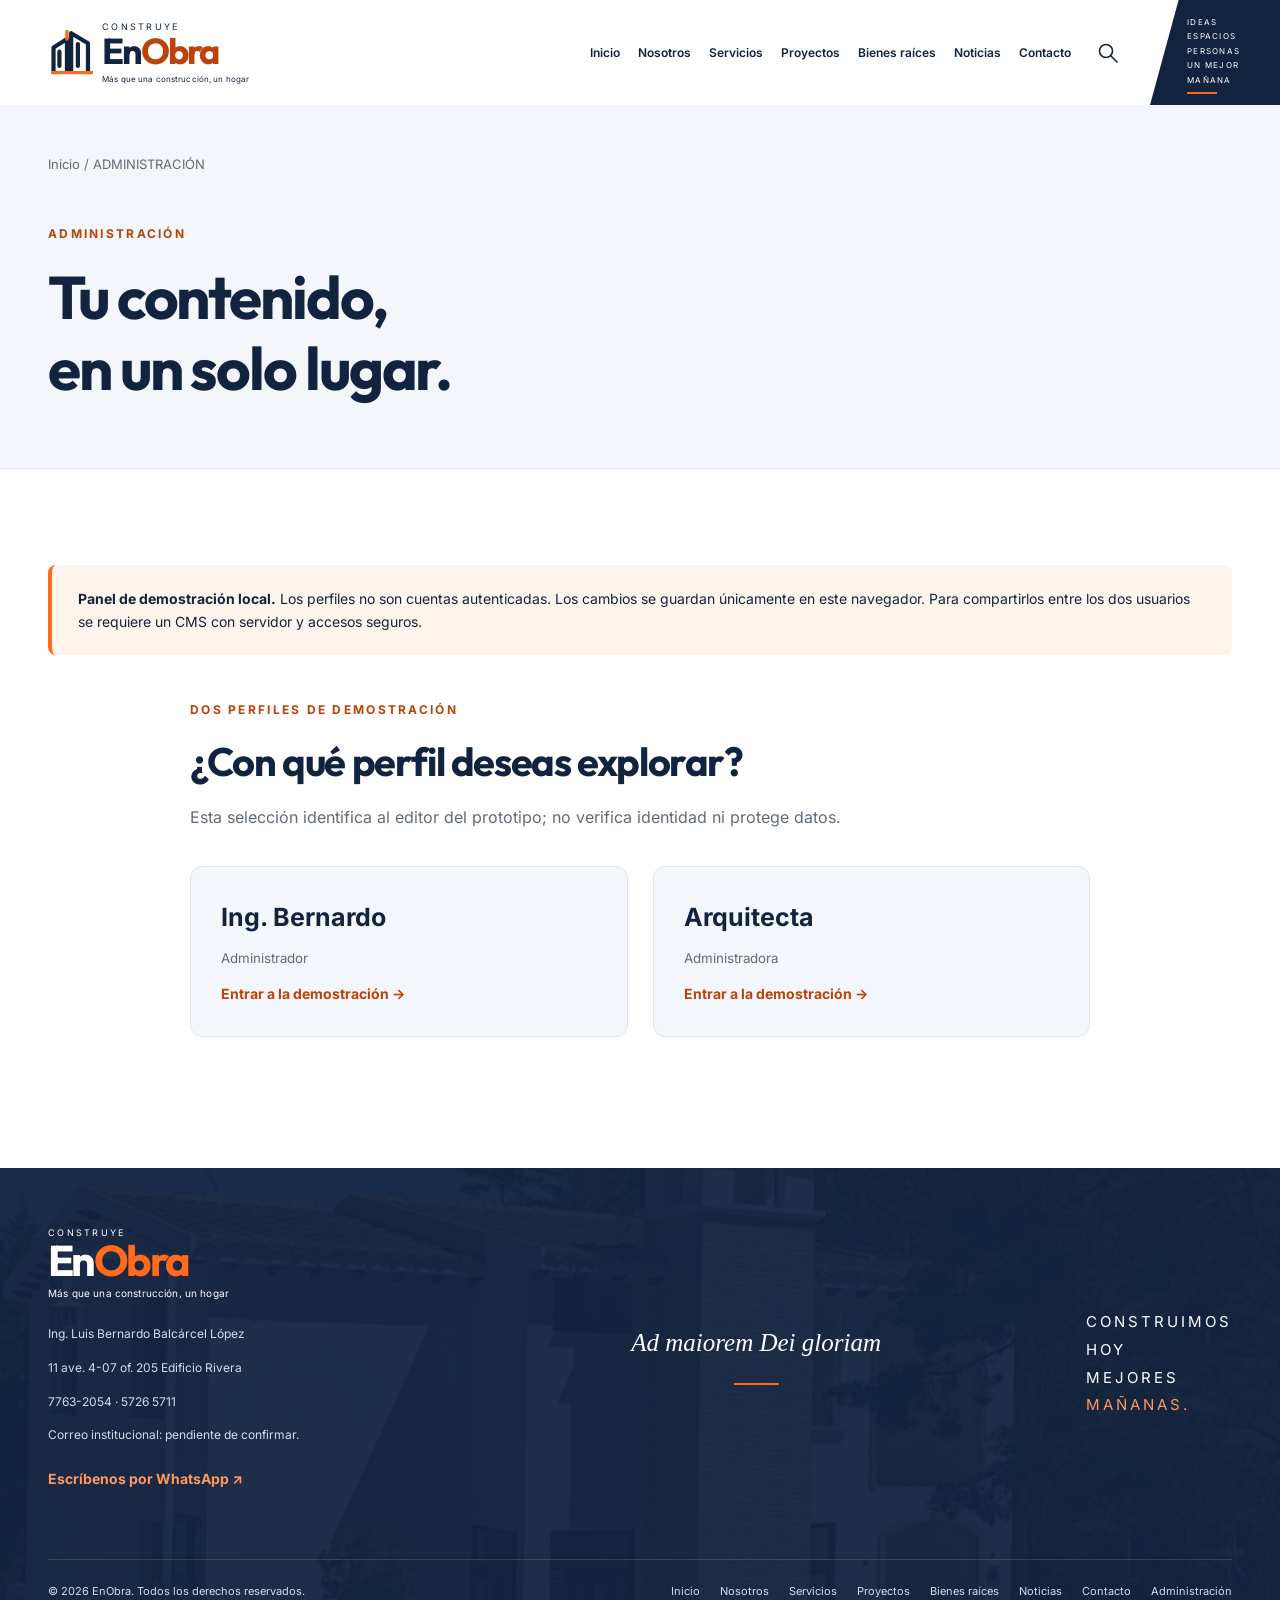
==== admin.html @ 4fc3b09e "MockUp Version 1" ====
<!DOCTYPE html><html lang="es"><head><meta charset="utf-8"><meta name="viewport" content="width=device-width,initial-scale=1"><title>Administración | EnObra</title><meta name="description" content="Administración. EnObra: diseño, construcción y bienes raíces en Quetzaltenango y la región sur occidental de Guatemala."><meta property="og:title" content="Administración | EnObra"><meta property="og:type" content="website"><meta property="og:locale" content="es_GT"><meta property="og:image" content="assets/apartamento.jpg"><link rel="icon" href="assets/favicon.svg" type="image/svg+xml"><link rel="stylesheet" href="styles.css"><script src="data.js" defer></script><script src="store.js" defer></script><script src="main.js" defer></script><script src="admin.js" defer></script></head><body data-page="admin"><a class="skip" href="#main">Saltar al contenido</a><header id="header"><div class="header-inner"><a href="index.html" class="brand" aria-label="EnObra, inicio"><svg class="brand-icon" viewBox="0 0 50 54" aria-hidden="true"><path d="M3 49V21L19 11v38M24 49V4l20 12v33M10 26v17M32 17v26" fill="none" stroke="currentColor" stroke-width="5"/><path d="M0 51h50M19 11V2" stroke="#FF6A1F" stroke-width="4"/></svg><span><small>CONSTRUYE</small><strong>En<span>Obra</span></strong><em>Más que una construcción, un hogar</em></span></a><nav id="navigation" aria-label="Navegación principal"><a href="index.html">Inicio</a><a href="nosotros.html">Nosotros</a><a href="servicios.html">Servicios</a><a href="proyectos.html">Proyectos</a><a href="bienes-raices.html">Bienes raíces</a><a href="noticias.html">Noticias</a><a href="contacto.html">Contacto</a></nav><button class="icon-button" id="search-open" aria-label="Abrir buscador"><svg viewBox="0 0 24 24" aria-hidden="true"><circle cx="10" cy="10" r="6.5"/><path d="m15 15 6 6"/></svg></button><button class="icon-button menu-toggle" id="menu-toggle" aria-controls="navigation" aria-expanded="false" aria-label="Abrir menú"><span></span><span></span><span></span></button></div><div class="header-manifesto" aria-hidden="true">IDEAS<br>ESPACIOS<br>PERSONAS<br>UN MEJOR MAÑANA<i></i></div></header><main id="main"><section class="page-intro"><div class="container"><a href="index.html" class="breadcrumb">Inicio / ADMINISTRACIÓN</a><p class="eyebrow">ADMINISTRACIÓN</p><h1>Tu contenido,<br>en un solo lugar.</h1></div></section><section class="section container"><div class="admin-notice"><strong>Panel de demostración local.</strong> Los perfiles no son cuentas autenticadas. Los cambios se guardan únicamente en este navegador. Para compartirlos entre los dos usuarios se requiere un CMS con servidor y accesos seguros.</div><div id="admin-app"></div></section></main><footer><div class="container footer-top"><div><a href="index.html" class="brand footer-brand"><span><small>CONSTRUYE</small><strong>En<span>Obra</span></strong><em>Más que una construcción, un hogar</em></span></a><div class="contact-info"></div></div><div class="footer-motto">Ad maiorem Dei gloriam<i></i></div><div class="footer-manifesto">CONSTRUIMOS<br>HOY<br>MEJORES<br><span>MAÑANAS.</span></div></div><div class="container footer-bottom"><p>© <span id="year"></span> EnObra. Todos los derechos reservados.</p><nav aria-label="Navegación del pie"><a href="index.html">Inicio</a><a href="nosotros.html">Nosotros</a><a href="servicios.html">Servicios</a><a href="proyectos.html">Proyectos</a><a href="bienes-raices.html">Bienes raíces</a><a href="noticias.html">Noticias</a><a href="contacto.html">Contacto</a><a href="admin.html">Administración</a></nav></div></footer><button id="back-top" class="icon-button" aria-label="Volver arriba" hidden>↑</button><div id="toast" role="status" aria-live="polite"></div><dialog id="modal" aria-modal="true" aria-labelledby="modal-title"><button id="modal-close" class="icon-button modal-close" aria-label="Cerrar ventana">×</button><div id="modal-content"></div></dialog><noscript><p class="noscript">Activa JavaScript para consultar el contenido interactivo. Teléfono: 7763-2054.</p></noscript></body></html>
---- styles.css ----
@font-face {
  font-family: 'Inter';
  font-style: normal;
  font-weight: 400;
  font-display: swap;
  src: url(assets/inter-400.ttf) format('truetype');
}
@font-face {
  font-family: 'Inter';
  font-style: normal;
  font-weight: 500;
  font-display: swap;
  src: url(assets/inter-500.ttf) format('truetype');
}
@font-face {
  font-family: 'Inter';
  font-style: normal;
  font-weight: 600;
  font-display: swap;
  src: url(assets/inter-600.ttf) format('truetype');
}
@font-face {
  font-family: 'Inter';
  font-style: normal;
  font-weight: 700;
  font-display: swap;
  src: url(assets/inter-700.ttf) format('truetype');
}
@font-face {
  font-family: 'Outfit';
  font-style: normal;
  font-weight: 400;
  font-display: swap;
  src: url(assets/outfit-400.ttf) format('truetype');
}
@font-face {
  font-family: 'Outfit';
  font-style: normal;
  font-weight: 500;
  font-display: swap;
  src: url(assets/outfit-500.ttf) format('truetype');
}
@font-face {
  font-family: 'Outfit';
  font-style: normal;
  font-weight: 600;
  font-display: swap;
  src: url(assets/outfit-600.ttf) format('truetype');
}
@font-face {
  font-family: 'Outfit';
  font-style: normal;
  font-weight: 700;
  font-display: swap;
  src: url(assets/outfit-700.ttf) format('truetype');
}
/* EnObra · tokens, estructura, componentes y adaptación. */
:root{--navy:#12233f;--blue:#304e7d;--orange:#ff6a1f;--orange-text:#b94308;--white:#fff;--light:#f3f6fa;--gray:#6b7280;--text-secondary:#626b79;--gray-light:#a3a3a3;--line:#dfe5ec;--radius:12px;--shadow:0 8px 30px #12233f09;--heading:'Outfit','Arial',sans-serif;--body:'Inter','Arial',sans-serif;--ease:cubic-bezier(.2,.7,.2,1)}
*{box-sizing:border-box}html{scroll-behavior:smooth;scroll-padding-top:105px}body{margin:0;color:var(--navy);font-family:var(--body);line-height:1.65;font-size:16px}body.modal-open{overflow:hidden}button,input,select,textarea{font:inherit}button,a,input,select,textarea{-webkit-tap-highlight-color:transparent}button{cursor:pointer}a{color:inherit;text-decoration:none}button{color:inherit}button:disabled{cursor:wait;opacity:.7}img{display:block;width:100%;height:auto;object-fit:cover;background:var(--light)}svg{width:24px;height:24px;stroke:currentColor;fill:none;stroke-width:1.6;stroke-linecap:round;stroke-linejoin:round;flex-shrink:0}h1,h2,h3{font-family:var(--heading);line-height:1.17;letter-spacing:-.035em;margin:0;font-weight:700}h2{font-size:clamp(30px,3.1vw,44px)}h3{font-size:22px}p{margin:0 0 20px}button:focus-visible,a:focus-visible,input:focus-visible,select:focus-visible,textarea:focus-visible,summary:focus-visible{outline:3px solid var(--blue);outline-offset:4px}.hero :focus-visible,footer :focus-visible,.cta :focus-visible{outline-color:var(--white)}[hidden]{display:none!important}.container{width:min(1240px,calc(100% - 96px));margin-inline:auto}.section{padding-block:96px}.tinted{background:var(--light)}.eyebrow{font-size:12px;font-weight:700;letter-spacing:.19em;color:var(--orange-text);margin-bottom:18px}.accent-line{height:3px;width:54px;background:var(--orange);margin:24px 0}.small{font-size:13px}.muted{color:var(--text-secondary)}.text-link{display:inline-flex;align-items:center;gap:14px;color:var(--orange-text);font-size:14px;font-weight:700;background:none;border:0;padding:8px 0}.text-link span,.button span{transition:transform .25s}.text-link:hover span,.button:hover span{transform:translateX(4px)}.button{display:inline-flex;justify-content:center;align-items:center;gap:24px;min-height:50px;padding:13px 23px;border:1px solid transparent;border-radius:5px;font-size:14px;font-weight:700;transition:background .25s,transform .25s}.primary{background:var(--orange);color:var(--navy)}.primary:hover{background:#ff8a50;transform:translateY(-2px)}.outline{border-color:#ffffff90;background:transparent;color:var(--white)}.outline:hover{background:#ffffff18}.icon-button{display:inline-flex;align-items:center;justify-content:center;min-width:44px;height:44px;border:0;background:transparent;border-radius:7px}.icon-button:hover{background:#12233f0b}.skip{position:fixed;top:-100px;left:15px;background:white;z-index:200;padding:12px}.skip:focus{top:12px}
/* Fixed header and brand */
header{position:fixed;inset:0 0 auto;background:white;z-index:30;transition:box-shadow .3s}header.scrolled{box-shadow:0 3px 22px #12233f14}.header-inner{height:105px;padding:0 180px 0 4%;display:flex;align-items:center;gap:22px;transition:height .3s}.scrolled .header-inner{height:85px}.brand{display:flex;gap:9px;align-items:center;flex-shrink:0;line-height:1}.brand-icon{width:42px;height:51px}.brand small{display:block;letter-spacing:.25em;font-size:9px;font-style:normal;margin-bottom:2px}.brand strong{font-family:var(--heading);font-size:36px;letter-spacing:-.06em;display:block}.brand strong span{color:var(--orange-text)}.brand em{font-style:normal;font-size:8px;display:block;letter-spacing:.015em;margin-top:6px}.header-inner nav{display:flex;margin-left:auto;gap:25px;align-items:center}.header-inner nav a{position:relative;font-size:13px;font-weight:600;white-space:nowrap;padding:13px 0}.header-inner nav a:after{content:'';position:absolute;bottom:2px;left:0;width:0;height:2px;background:var(--orange);transition:width .3s}.header-inner nav a.active:after,.header-inner nav a:hover:after{width:100%}.header-manifesto{position:absolute;right:0;top:0;bottom:0;width:160px;padding:15px 12px 8px 45px;background:var(--navy);clip-path:polygon(22% 0,100% 0,100% 100%,0 100%);color:white;font-size:8px;letter-spacing:.16em;line-height:1.8}.header-manifesto i{display:block;width:30px;height:2px;background:var(--orange);margin-top:5px}.menu-toggle{display:none}
/* Hero */
.hero{margin-top:105px;min-height:690px;position:relative;color:white;overflow:hidden}.hero>img,.hero-overlay{position:absolute;inset:0;height:100%}.hero>img{object-position:center 60%}.hero-overlay{background:linear-gradient(90deg,#101e35ed 0%,#10233ed1 32%,#12233f40 75%,#12233f15),linear-gradient(0deg,#12233f99,transparent 45%)}.hero-content{position:relative;padding-top:90px;padding-bottom:30px}.hero .eyebrow{color:#ff985e;font-size:11px}.hero h1{font-size:clamp(44px,5vw,72px);line-height:1.08;letter-spacing:-.045em;max-width:700px;animation:enter .6s both}.hero h1 span{color:var(--orange)}.hero-description{max-width:460px;font-size:17px;color:#edf0f5;margin-top:25px;animation:enter .6s .1s both}.hero-actions{display:flex;gap:15px;margin-top:30px;animation:enter .6s .2s both}.hero-bottom{display:flex;justify-content:space-between;align-items:center;margin-top:65px}.micro{font-size:10px;letter-spacing:.14em;display:flex;align-items:center;gap:15px}.micro:before{content:'';width:36px;height:2px;background:var(--orange)}.hero-bottom em{font-family:Georgia,serif;font-size:19px;transform:rotate(-5deg);border-bottom:2px solid var(--orange);padding-bottom:6px}
.about{display:grid;grid-template-columns:1.4fr .8fr .65fr;gap:50px;align-items:center}.about>div>p:not(.eyebrow){font-size:14px;color:var(--text-secondary);line-height:1.95}.values{background:var(--light);padding:30px 25px;border-radius:var(--radius)}.values>div{padding:20px 0;border-bottom:1px solid var(--line)}.values>div:last-child{border:0}.values svg{color:var(--orange-text);width:30px;height:30px;margin-bottom:10px}.values h3{font-size:17px;letter-spacing:-.02em}.values p{font-size:13px;margin:5px 0 0;color:var(--text-secondary)}.about-image{margin:0;position:relative}.about-image img{height:355px;border-radius:2px}.about-image figcaption{font-size:9px;letter-spacing:.2em;writing-mode:vertical-rl;position:absolute;right:-25px;top:0}.section-heading{display:flex;justify-content:space-between;gap:60px;align-items:end;margin-bottom:40px}.section-heading>p{max-width:345px;font-size:14px;color:var(--text-secondary);margin-bottom:4px}.section-heading .text-link{flex-shrink:0}.services-grid{display:grid;grid-template-columns:repeat(3,1fr);gap:22px}.service-card{display:grid;grid-template-columns:1.5fr 1fr;min-height:305px;background:white;border-radius:var(--radius);overflow:hidden;box-shadow:var(--shadow);transition:transform .3s}.service-card:hover{transform:translateY(-5px)}.service-copy{padding:26px 19px}.service-copy>svg{color:var(--orange-text);width:32px;height:32px;margin-bottom:17px}.service-copy h3{font-size:21px;margin-bottom:16px}.service-copy p{font-size:13px;color:var(--text-secondary);line-height:1.8}.service-card .image-wrap{overflow:hidden}.service-card img{height:100%;transition:transform .6s}.service-card:hover img{transform:scale(1.05)}.service-copy .text-link{font-size:12px;gap:8px}
/* Property catalog */
.catalog-note{font-size:11px;letter-spacing:.09em;color:var(--blue);padding:12px 0;border-top:1px solid var(--line)}.catalog-note span{letter-spacing:0;color:var(--text-secondary)}.filter-top{display:flex;align-items:center;justify-content:space-between;margin:17px 0}.tabs{display:flex;gap:6px;background:var(--light);padding:5px;border-radius:8px}.tabs button{border:0;background:transparent;padding:10px 25px;border-radius:5px;font-size:14px}.tabs button[aria-pressed=true]{background:var(--navy);color:white}.favorites-check{display:flex;align-items:center;gap:8px;font-size:13px}.favorites-check input{accent-color:var(--navy);width:17px;height:17px}.favorites-check span{background:var(--light);padding:2px 9px;border-radius:20px}.filters{background:var(--light);border-radius:var(--radius);padding:22px}.filters summary{display:none;cursor:pointer;font-weight:600}.filter-grid{display:grid;grid-template-columns:1.5fr repeat(5,1fr);gap:13px}label{display:block;font-size:12px;font-weight:600}input,select,textarea{display:block;width:100%;margin-top:7px;padding:11px 12px;border:1px solid #cdd5df;border-radius:5px;background:white;color:var(--navy);font-size:14px;min-width:0}input::placeholder,textarea::placeholder{color:#6b7280}textarea{resize:vertical;min-height:105px}.filter-actions{display:flex;justify-content:space-between;margin-top:10px}.filter-actions .text-link{font-size:12px}.result-count{font-size:12px;color:var(--text-secondary);margin:22px 0}.properties-grid{display:grid;grid-template-columns:repeat(3,1fr);gap:28px}.property-card{border:1px solid var(--line);border-radius:var(--radius);overflow:hidden;box-shadow:var(--shadow);animation:enter .35s both;transition:transform .3s}.property-card:hover{transform:translateY(-4px)}.property-photo{position:relative;overflow:hidden}.property-photo>img{aspect-ratio:4/3;transition:transform .6s}.property-card:hover .property-photo>img{transform:scale(1.05)}.badge{position:absolute;left:17px;top:17px;background:var(--orange);color:var(--navy);padding:5px 10px;border-radius:3px;font-size:11px;font-weight:700;letter-spacing:.03em}.badge.rental{background:var(--blue);color:white}.favorite{position:absolute;right:15px;top:15px;background:white;border-radius:50%;width:36px;height:36px;min-width:36px}.favorite[aria-pressed=true]{color:var(--orange-text)}.favorite[aria-pressed=true] svg{fill:var(--orange)}.favorite:hover{background:var(--light)}.property-body{padding:23px}.price{font-size:25px;font-weight:700;letter-spacing:-.04em;margin-bottom:10px;line-height:1.3}.price small{font-size:13px;font-weight:400;letter-spacing:0}.property-body h3{font-size:19px;margin-bottom:7px}.location{font-size:12px;color:var(--text-secondary);display:flex;align-items:center;gap:4px;margin-bottom:18px}.location svg{width:14px;height:14px}.features{display:flex;align-items:center;justify-content:space-between;gap:8px;border-top:1px solid var(--line);border-bottom:1px solid var(--line);padding:14px 0;font-size:12px}.features span{display:flex;align-items:center;gap:5px}.features svg{width:18px;height:18px;color:var(--blue)}.property-actions{display:flex;flex-direction:column;gap:9px;margin-top:17px}.property-actions button{display:flex;justify-content:space-between;padding:10px 13px;border:1px solid var(--line);border-radius:5px;background:white;font-size:13px;font-weight:600}.property-actions button:hover{background:var(--light)}.whatsapp{font-size:12px;text-align:center;color:var(--orange-text);text-decoration:underline;text-underline-offset:3px}.catalog-end{text-align:center;margin:32px 0 55px}.cta{display:flex;justify-content:space-between;align-items:center;gap:30px;padding:36px 44px;background:var(--navy);color:white;border-radius:var(--radius);border-left:5px solid var(--orange)}.cta .eyebrow{color:#ff985e;font-size:10px;margin-bottom:10px}.cta h3{font-size:25px;line-height:1.4}.cta h3 span{font-weight:400}.empty{text-align:center;background:var(--light);padding:50px;border-radius:12px}.empty p{margin-top:10px}.projects-section{padding-top:15px}.projects-grid{display:grid;grid-template-columns:repeat(3,1fr);gap:26px}.project-card{border:0;text-align:left;background:none;padding:0}.project-image{position:relative;overflow:hidden;border-radius:10px}.project-image img{aspect-ratio:1.3;transition:transform .6s}.project-image span{position:absolute;inset:0;background:#12233f70;display:flex;align-items:center;justify-content:center;color:white;opacity:0;transition:opacity .3s}.project-card:hover img{transform:scale(1.05)}.project-card:hover .project-image span,.project-card:focus-visible .project-image span{opacity:1}.project-card h3{font-size:20px;margin:22px 0 12px}.project-card p{font-size:12px;color:var(--text-secondary);border-left:3px solid var(--orange);padding-left:12px}.contact-layout{display:grid;grid-template-columns:1fr 1fr;gap:100px}.contact-info{font-size:14px;line-height:1.8;margin-top:25px}.contact-info p{margin-bottom:12px}.contact-info a:hover{text-decoration:underline}.demo-notice{font-size:12px;color:var(--text-secondary);max-width:370px;margin-top:22px}.form-grid{display:grid;grid-template-columns:1fr 1fr;gap:18px}.form-grid .full{grid-column:1/-1}.error{display:block;color:#b42318;font-size:12px;font-weight:400;margin-top:5px;min-height:0}input[aria-invalid=true],textarea[aria-invalid=true]{border-color:#b42318}.form-grid .button{justify-self:start}.form-note{font-size:12px;color:var(--text-secondary);margin:0}.form-success{background:#e4f2e8;padding:15px;color:#215633;margin-bottom:20px;border-radius:5px}.spinner{width:17px;height:17px;border:2px solid currentColor;border-right-color:transparent;border-radius:50%;animation:spin .6s linear infinite}
/* Footer and overlays */
footer{background:linear-gradient(#12233ff2,#12233ff2),url('assets/edificio.jpg') center/cover;color:white}.footer-top{display:grid;grid-template-columns:1.2fr 1fr .6fr;gap:50px;padding-block:60px}.footer-brand strong span{color:var(--orange)}.footer-brand strong{font-size:43px}.footer-brand em{font-size:10px}.footer-top .contact-info{font-size:12px;color:#d4dcea}.footer-motto{align-self:center;text-align:center;font-family:Georgia,serif;font-style:italic;font-size:25px}.footer-motto i{display:block;width:45px;height:2px;background:var(--orange);margin:20px auto}.footer-manifesto{font-size:15px;letter-spacing:.2em;line-height:1.85;justify-self:end;align-self:center}.footer-manifesto span{color:#ff985e}.footer-bottom{display:flex;justify-content:space-between;gap:30px;border-top:1px solid #ffffff20;padding-block:22px;font-size:10px;color:#d4dcea}.footer-bottom p{margin:0}.footer-bottom nav{display:flex;gap:20px}#back-top{position:fixed;bottom:25px;right:25px;background:var(--navy);color:white;z-index:20;box-shadow:0 4px 15px #0002}#toast{position:fixed;left:50%;bottom:28px;transform:translate(-50%,20px);background:var(--navy);color:white;padding:12px 22px;border-radius:8px;z-index:100;opacity:0;pointer-events:none;font-size:14px;width:max-content;max-width:90vw;transition:.25s}#toast.visible{opacity:1;transform:translate(-50%,0)}dialog{padding:0;border:0;border-radius:14px;width:min(800px,calc(100% - 32px));max-height:90dvh;color:var(--navy);box-shadow:0 25px 100px #0004;overflow:auto}dialog::backdrop{background:#09172bcc;backdrop-filter:blur(4px)}.modal-close{position:absolute;right:12px;top:12px;background:white;z-index:3;font-size:28px;box-shadow:0 3px 10px #0002}.modal-close:hover{background:var(--light)}.modal-body{padding:34px}.modal-body h2{font-size:31px;padding-right:20px;margin-bottom:20px}.modal-body .eyebrow{margin-bottom:10px}.modal-body>p{color:var(--text-secondary)}.gallery{position:relative;background:var(--navy)}.gallery img{width:100%;height:360px}.gallery-controls{position:absolute;bottom:15px;left:15px;right:15px;display:flex;align-items:center;justify-content:space-between;color:white}.gallery-controls button{background:white;color:var(--navy);font-size:20px}.gallery-controls span{background:#12233fc9;padding:5px 15px;border-radius:20px;font-size:13px}.modal-actions{display:flex;gap:16px;align-items:center;flex-wrap:wrap;margin-top:25px}.modal-actions .whatsapp{font-size:14px}.search-results h3{font-size:14px;letter-spacing:.08em;color:var(--orange-text);margin:28px 0 10px}.search-result{display:flex;text-align:left;justify-content:space-between;gap:15px;border:0;border-bottom:1px solid var(--line);background:white;width:100%;padding:15px 5px;font-size:15px}.search-result:hover{background:var(--light)}.search-result small{color:var(--text-secondary)}.reveal{opacity:1}.js-reveal{opacity:0;transform:translateY(20px);transition:opacity .6s var(--ease),transform .6s var(--ease)}.js-reveal.visible{opacity:1;transform:none}.noscript{position:fixed;bottom:0;background:white;padding:20px;width:100%;z-index:100} @keyframes enter{from{opacity:0;transform:translateY(15px)}to{opacity:1;transform:none}}@keyframes spin{to{transform:rotate(360deg)}}
@media(max-width:1200px){.header-manifesto{display:none}.header-inner{padding-inline:4%;gap:18px}.header-inner nav{gap:20px}.filter-grid{grid-template-columns:repeat(3,1fr)}.services-grid{gap:15px}.service-copy{padding:23px 15px}.about{gap:30px}.contact-layout{gap:55px}}
@media(max-width:1024px){.container{width:calc(100% - 64px)}.header-inner nav{gap:15px}.header-inner nav a{font-size:12px}.brand strong{font-size:30px}.brand-icon{width:32px}.section{padding-block:70px}.about{grid-template-columns:1.2fr 1fr}.about-image{display:none}.services-grid,.properties-grid,.projects-grid{grid-template-columns:repeat(2,1fr)}.service-card:last-child{grid-column:1/-1;min-height:230px;grid-template-columns:1.5fr 1fr}.service-card:last-child img{max-height:240px}.hero h1{font-size:62px}.section-heading{gap:30px}.section-heading>p{max-width:280px}.footer-bottom{flex-direction:column;gap:10px}.contact-layout{gap:35px}}
@media(max-width:768px){html{scroll-padding-top:90px}.container{width:calc(100% - 40px)}.header-inner,.scrolled .header-inner{height:80px;padding:0 20px}.header-inner #search-open{margin-left:auto}.menu-toggle{display:flex;flex-direction:column;gap:5px}.menu-toggle span{height:2px;width:22px;background:var(--navy);transition:transform .25s,opacity .25s}.menu-toggle[aria-expanded=true] span:first-child{transform:translateY(7px) rotate(45deg)}.menu-toggle[aria-expanded=true] span:nth-child(2){opacity:0}.menu-toggle[aria-expanded=true] span:last-child{transform:translateY(-7px) rotate(-45deg)}.header-inner nav{display:flex;position:absolute;top:80px;left:0;right:0;background:white;padding:20px 30px;flex-direction:column;align-items:stretch;gap:0;box-shadow:0 15px 20px #12233f10;opacity:0;visibility:hidden;transform:translateY(-8px);transition:.25s}.header-inner nav.open{opacity:1;visibility:visible;transform:none}.header-inner nav a{font-size:15px;padding:12px}.header-inner nav a.active:after{width:30px;left:12px}.hero{margin-top:80px;min-height:650px;text-align:center}.hero-content{padding-top:75px}.hero-overlay{background:linear-gradient(90deg,#12233fde,#12233f75),linear-gradient(0deg,#12233f88,transparent)}.hero h1{font-size:56px}.hero-description{margin:25px auto 0}.hero-actions{justify-content:center}.hero-bottom{justify-content:center;margin-top:58px}.hero-bottom em{display:none}.hero .eyebrow{font-size:9px}.about{grid-template-columns:1fr;gap:30px}.values{display:grid;grid-template-columns:repeat(3,1fr);gap:20px;padding:20px}.values>div{border:0}.values h3{font-size:15px}.values p{font-size:12px}.section-heading{display:block}.section-heading>p{max-width:100%;margin-top:22px}.section-heading>.text-link{margin-top:20px}.section{padding-block:60px}.filters summary{display:list-item}.filter-grid{margin-top:18px;grid-template-columns:repeat(2,1fr)}.cta{padding:28px;display:block}.cta h3{font-size:23px}.cta .button{margin-top:25px}.contact-layout{grid-template-columns:1fr;gap:30px}.footer-top{grid-template-columns:1fr 1fr;gap:30px}.footer-manifesto{display:none}.footer-motto{font-size:21px}.footer-bottom nav{flex-wrap:wrap;gap:10px 20px}.gallery img{height:280px}.modal-body{padding:26px}.modal-body h2{font-size:27px}}
@media(max-width:480px){.hero{min-height:630px}.hero h1{font-size:43px}.hero-content{padding-top:65px}.hero-description{font-size:15px}.hero-actions{flex-direction:column;align-items:stretch;margin-inline:22px}.hero-actions .button{min-height:48px}.hero-bottom{margin-top:38px}.micro{font-size:8px;gap:8px}.micro:before{width:20px}.services-grid,.properties-grid,.projects-grid{grid-template-columns:1fr}.service-card:last-child{grid-column:auto;min-height:305px;grid-template-columns:1.5fr 1fr}.service-card:last-child img{max-height:none}.service-copy{padding:26px 22px}.service-copy p{font-size:14px}.filter-top{align-items:start;gap:15px;flex-wrap:wrap}.tabs button{padding:9px 23px}.filters{padding:18px}.filter-grid{gap:12px}.search-field{grid-column:1/-1}.filter-actions{align-items:start;gap:15px}.filter-actions button{font-size:11px!important;text-align:left}.values{grid-template-columns:1fr;padding:20px 26px;gap:0}.values>div{border-bottom:1px solid var(--line);display:grid;grid-template-columns:38px 1fr;column-gap:12px;padding:17px 0}.values>div>span{grid-row:1/3}.values svg{margin:0}.values h3{font-size:17px}.values p{font-size:13px}.form-grid{grid-template-columns:1fr}.footer-top{grid-template-columns:1fr;padding-block:45px}.footer-motto{text-align:left;justify-self:start}.footer-motto i{margin-left:0}.brand strong{font-size:31px}.brand-icon{width:32px}.brand em{font-size:7px}.header-inner{gap:8px}.modal-body{padding:24px 20px}.gallery img{height:240px}.modal-actions{flex-direction:column;align-items:stretch}.modal-body .features{gap:6px;font-size:11px}.modal-body .features svg{width:16px}.property-body{padding:22px}}
@media(prefers-reduced-motion:reduce){*,*:before,*:after{animation:none!important;transition:none!important;scroll-behavior:auto!important}.js-reveal{opacity:1;transform:none}}
.sr-only{position:absolute;width:1px;height:1px;padding:0;margin:-1px;overflow:hidden;clip:rect(0,0,0,0);white-space:nowrap;border:0}
/* Versión multipágina: páginas institucionales, fichas y administración. */
body:not([data-page="index"]) main{padding-top:105px}.header-inner{padding-right:150px;gap:15px}.header-inner nav{gap:18px}.header-manifesto{width:130px;padding-left:37px}.header-inner nav a{font-size:12px}.official-logo{width:190px;max-height:65px;object-fit:contain}.page-intro{background:var(--light);padding:45px 0 65px;border-bottom:1px solid var(--line)}.page-intro h1,.detail-page h1{font-size:clamp(38px,4.7vw,64px);max-width:950px}.page-intro .eyebrow{margin-top:27px}.page-intro>div>p:last-child:not(.eyebrow){max-width:650px;color:var(--text-secondary);margin:22px 0 0}.breadcrumb{display:inline-block;color:var(--text-secondary);font-size:13px;margin-bottom:22px}.home-about{max-width:780px;text-align:center}.home-about>p:not(.eyebrow){margin-top:20px;color:var(--text-secondary)}.business-grid,.news-grid{display:grid;grid-template-columns:1fr 1fr;gap:30px}.business-card,.news-card{background:white;border-radius:12px;overflow:hidden;border:1px solid var(--line);transition:transform .3s}.business-card:hover,.news-card:hover{transform:translateY(-4px)}.business-card>img{height:300px}.business-card>div,.news-card>div{padding:32px}.business-card h3{font-size:32px}.business-card p:not(.eyebrow),.news-card p:not(.eyebrow){color:var(--text-secondary);margin:18px 0 0}.news-card img{aspect-ratio:2;object-fit:cover}.news-card h3{font-size:25px}.institutional{display:grid;grid-template-columns:.75fr 1.25fr;gap:90px;align-items:start}.institutional aside{position:sticky;top:125px}.institutional aside img{aspect-ratio:4/5;border-radius:10px}.institutional blockquote{margin:25px 0;font-family:var(--heading);font-size:28px;line-height:1.3}.prose{color:var(--text-secondary);line-height:1.9;white-space:pre-line;margin-top:25px}.prose p{margin-bottom:25px;white-space:normal}.signature{margin-top:35px;padding-left:20px;border-left:3px solid var(--orange);font-size:14px}.mission-grid{display:grid;grid-template-columns:.8fr 1.2fr;gap:80px}.principles-grid{display:grid;grid-template-columns:repeat(4,1fr);gap:30px;margin-top:40px}.principles-grid article{padding:25px;border:1px solid var(--line);border-radius:12px}.principle-number{font-family:var(--heading);font-size:35px;color:var(--orange-text)}.principles-grid h3{font-size:21px;margin:20px 0}.principles-grid p{font-size:14px;color:var(--text-secondary)}.service-detail{display:grid;grid-template-columns:.8fr 1.2fr;gap:65px;padding:25px 0 70px;margin-bottom:60px;border-bottom:1px solid var(--line);scroll-margin-top:100px}.service-detail>div>img{height:450px;border-radius:12px}.service-detail h2{margin-bottom:22px}.service-detail>div>p:not(.eyebrow){color:var(--text-secondary)}.service-items{padding-left:20px;columns:2;column-gap:30px;margin:28px 0}.service-items li{padding-bottom:12px;break-inside:avoid;font-size:14px}.service-items li::marker{color:var(--orange-text)}.project-card{display:block}.property-detail-link{border:1px solid var(--line);padding:10px 13px;font-size:14px;border-radius:5px}.property-detail-link:hover{background:var(--light)}.detail-page{padding-top:40px}.detail-page h1{margin-bottom:20px}.detail-page>.eyebrow{margin-top:10px}.detail-gallery{position:relative;margin-top:40px}.detail-gallery>img{width:100%;height:560px;border-radius:12px}.detail-gallery-controls{position:absolute;bottom:20px;right:20px;display:flex;gap:12px;align-items:center;background:var(--navy);color:white;padding:5px 12px;border-radius:8px}.detail-gallery-controls .icon-button{color:white}.thumbnails{display:flex;gap:12px;overflow:auto;margin:18px 0 45px}.thumbnails button{border:2px solid transparent;padding:3px;background:white;border-radius:8px;flex-shrink:0}.thumbnails button[aria-pressed=true]{border-color:var(--orange)}.thumbnails img{height:80px;width:110px;border-radius:4px}.detail-description{max-width:850px}.detail-description .button{margin-top:25px}.property-detail-columns{display:grid;grid-template-columns:1.3fr .8fr;gap:70px}.property-summary{padding:30px;background:var(--light);border-radius:12px;align-self:start}.property-summary .button{display:flex;margin-top:30px}.property-summary .text-link{margin-top:15px}.detail-page video{width:100%;max-height:500px;margin:25px 0;background:var(--navy)}.news-cover{margin:30px 0;max-height:550px;border-radius:12px}.article-text{max-width:850px}.footer-top .text-link{color:#ff985e}.footer-bottom nav{flex-wrap:wrap}.footer-bottom{font-size:11px}.admin-notice{padding:22px 26px;background:#fff4eb;border-left:4px solid var(--orange);border-radius:8px;font-size:14px;margin-bottom:45px}.admin-entry{max-width:900px;margin:auto}.admin-entry>p:not(.eyebrow){margin-top:20px;color:var(--text-secondary)}.profile-grid{display:grid;grid-template-columns:1fr 1fr;gap:25px;margin:35px 0}.profile-card{border:1px solid var(--line);border-radius:12px;padding:30px;background:var(--light);text-align:left}.profile-card span{display:block;font-size:25px;font-weight:700}.profile-card small{display:block;margin:10px 0;color:var(--text-secondary)}.profile-card strong{font-size:14px;color:var(--orange-text)}.admin-toolbar{display:flex;justify-content:space-between;gap:20px;border-bottom:1px solid var(--line);padding-bottom:18px}.admin-toolbar p{margin:4px 0}.admin-tabs{display:flex;flex-wrap:wrap;gap:10px;margin:30px 0}.admin-tabs button{background:var(--light);border:0;padding:12px 18px;border-radius:6px;font-size:14px}.admin-tabs button[aria-pressed=true]{background:var(--navy);color:white}.admin-tabs span{margin-left:10px}.admin-heading{margin:40px 0 25px}.admin-heading h2{font-size:32px}.admin-row{display:flex;align-items:center;gap:25px;border:1px solid var(--line);border-radius:10px;padding:15px;margin-bottom:15px}.admin-row>img{width:110px;height:80px;border-radius:6px}.admin-row h3{font-size:19px}.admin-row p{margin:6px 0 0;font-size:13px;color:var(--text-secondary)}.admin-row-actions{margin-left:auto;display:flex;gap:20px}.danger{color:#b42318}.admin-backups{margin-top:65px;padding:30px;background:var(--light);border-radius:12px}.admin-backups p{font-size:14px;margin:15px 0}.secondary{border:1px solid var(--line);background:white;color:var(--navy)}.upload-label{position:relative;overflow:hidden;cursor:pointer}.upload-label input{position:absolute;inset:0;opacity:0;cursor:pointer;margin:0}.upload-panel{padding:20px;background:var(--light);border-radius:8px}.upload-panel p{margin-top:15px;margin-bottom:0}.checkbox-label{display:flex;align-items:center;gap:10px}.checkbox-label input{width:auto;margin:0}.admin-guide{max-width:850px}.admin-guide li{padding-bottom:18px}.admin-guide h3{margin-top:28px}.admin-guide h2{color:var(--navy)}
@media(max-width:1200px){.header-inner{padding-right:4%}.header-inner nav{gap:13px}.institutional{gap:45px}.service-detail{gap:35px}.principles-grid{grid-template-columns:repeat(2,1fr)}}
@media(max-width:1024px){.header-inner .brand{gap:5px}.header-inner nav{gap:10px}.header-inner nav a{font-size:11px}.header-inner{gap:10px}.service-items{columns:1}.mission-grid{gap:45px}.business-card>img{height:240px}}
@media(max-width:768px){body:not([data-page="index"]) main{padding-top:80px}.header-inner nav a{font-size:15px}.page-intro{padding:25px 0 45px}.institutional,.mission-grid,.service-detail,.property-detail-columns{grid-template-columns:1fr;gap:35px}.institutional aside{position:static}.institutional aside img{height:320px;aspect-ratio:auto}.service-detail{padding-bottom:40px;margin-bottom:35px}.service-detail>div>img{height:280px}.business-card>div,.news-card>div{padding:22px}.business-card h3{font-size:26px}.detail-gallery>img{height:350px}.admin-row{gap:15px;flex-wrap:wrap}.admin-row-actions{margin-left:0}.admin-heading{display:block}.admin-heading>.button{margin-top:20px}.profile-card{padding:22px}.profile-card span{font-size:21px}.admin-tabs{gap:6px}.admin-tabs button{font-size:12px;padding:10px}.footer-bottom nav{gap:12px}.detail-page h1{font-size:36px}}
@media(max-width:480px){.business-grid,.news-grid,.principles-grid,.profile-grid{grid-template-columns:1fr}.detail-gallery>img{height:260px}.thumbnails img{width:80px;height:60px}.admin-row>img{width:80px;height:65px}.admin-row>div:nth-child(2){flex:1;min-width:120px}.admin-row-actions{width:100%;justify-content:flex-end}.service-items{columns:1}.page-intro h1{font-size:36px}.admin-backups{padding:22px}.admin-backups .modal-actions{align-items:stretch}.property-summary{padding:22px}.service-detail>div>img{height:250px}.profile-grid{gap:16px}}
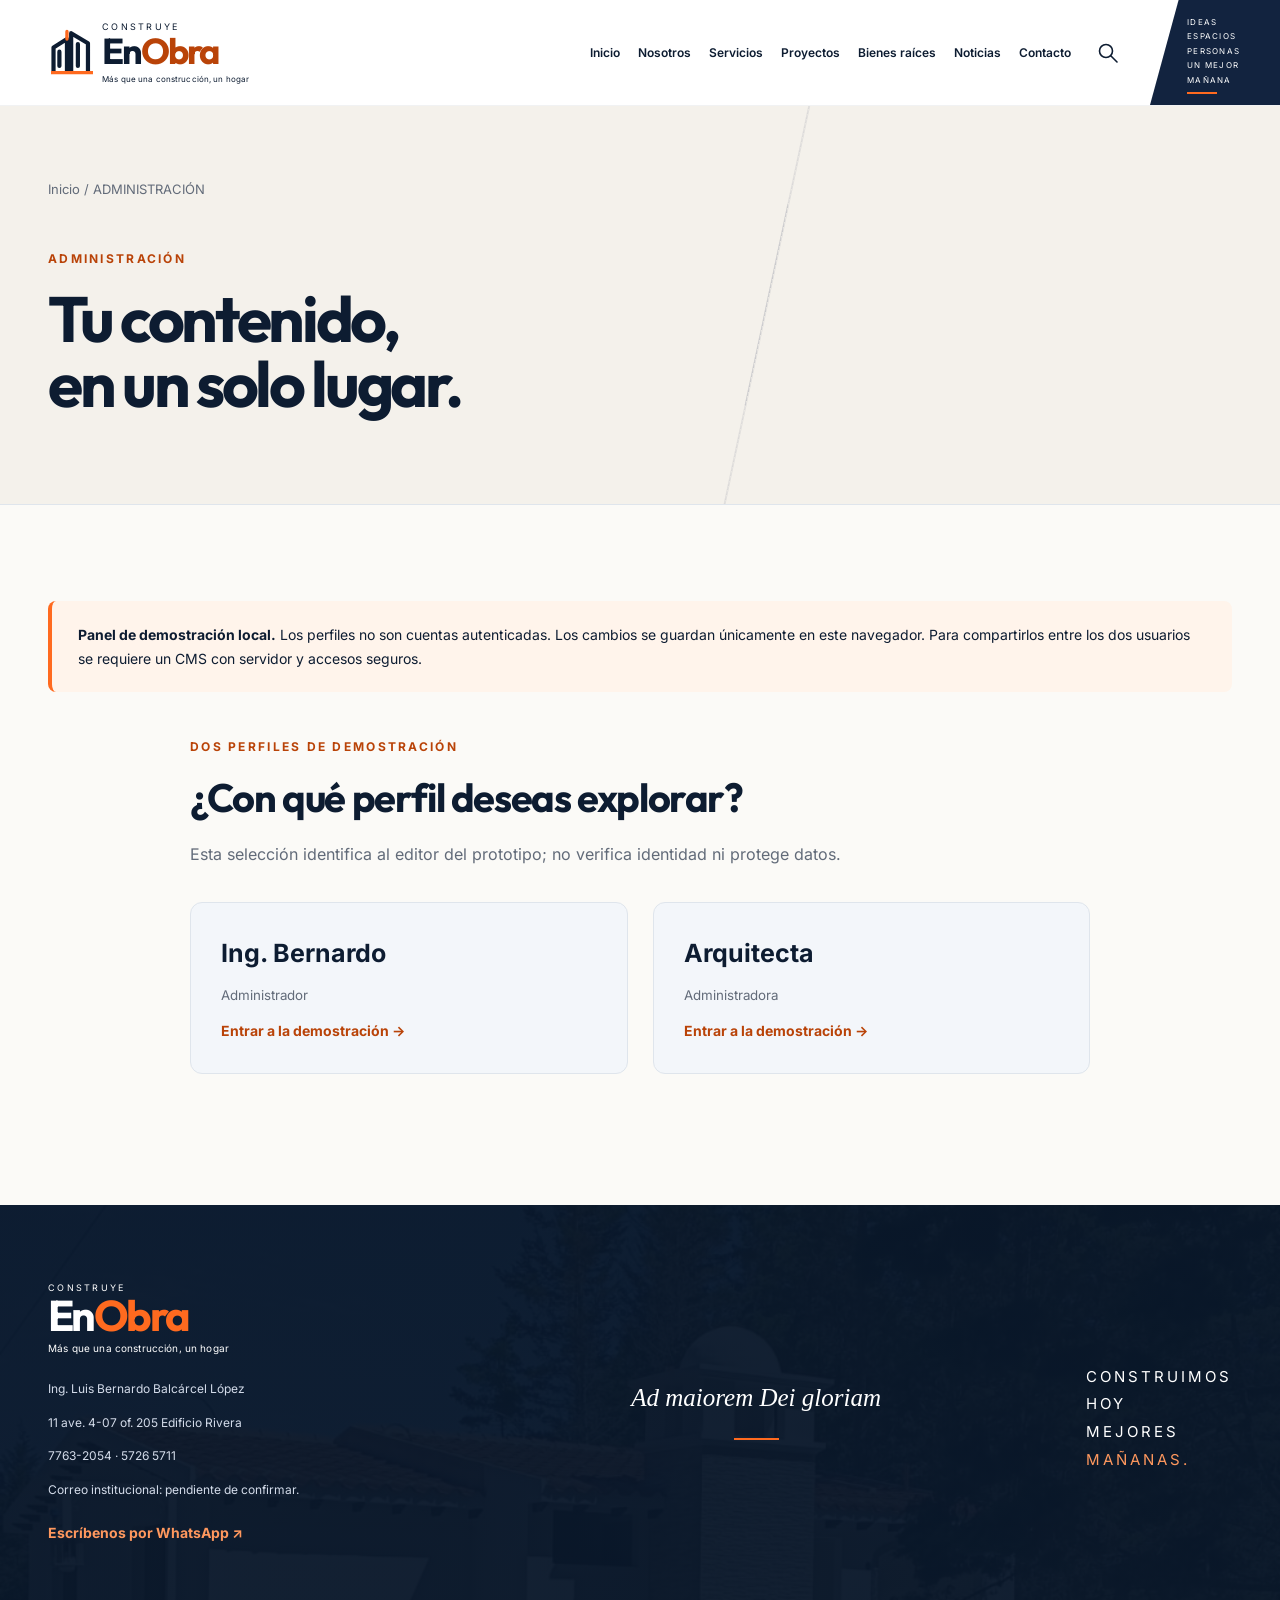
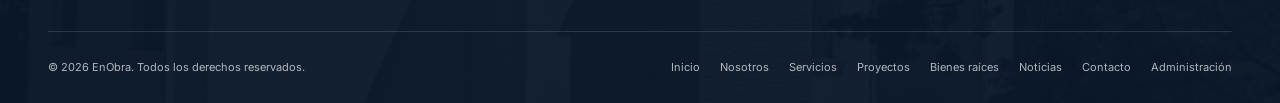
==== commit 5b97e3d1: "Rediseño de interfaz y mejoras del sitio enObra" ====
--- a/admin.html
+++ b/admin.html
@@ -1 +1 @@
-<!DOCTYPE html><html lang="es"><head><meta charset="utf-8"><meta name="viewport" content="width=device-width,initial-scale=1"><title>Administración | EnObra</title><meta name="description" content="Administración. EnObra: diseño, construcción y bienes raíces en Quetzaltenango y la región sur occidental de Guatemala."><meta property="og:title" content="Administración | EnObra"><meta property="og:type" content="website"><meta property="og:locale" content="es_GT"><meta property="og:image" content="assets/apartamento.jpg"><link rel="icon" href="assets/favicon.svg" type="image/svg+xml"><link rel="stylesheet" href="styles.css"><script src="data.js" defer></script><script src="store.js" defer></script><script src="main.js" defer></script><script src="admin.js" defer></script></head><body data-page="admin"><a class="skip" href="#main">Saltar al contenido</a><header id="header"><div class="header-inner"><a href="index.html" class="brand" aria-label="EnObra, inicio"><svg class="brand-icon" viewBox="0 0 50 54" aria-hidden="true"><path d="M3 49V21L19 11v38M24 49V4l20 12v33M10 26v17M32 17v26" fill="none" stroke="currentColor" stroke-width="5"/><path d="M0 51h50M19 11V2" stroke="#FF6A1F" stroke-width="4"/></svg><span><small>CONSTRUYE</small><strong>En<span>Obra</span></strong><em>Más que una construcción, un hogar</em></span></a><nav id="navigation" aria-label="Navegación principal"><a href="index.html">Inicio</a><a href="nosotros.html">Nosotros</a><a href="servicios.html">Servicios</a><a href="proyectos.html">Proyectos</a><a href="bienes-raices.html">Bienes raíces</a><a href="noticias.html">Noticias</a><a href="contacto.html">Contacto</a></nav><button class="icon-button" id="search-open" aria-label="Abrir buscador"><svg viewBox="0 0 24 24" aria-hidden="true"><circle cx="10" cy="10" r="6.5"/><path d="m15 15 6 6"/></svg></button><button class="icon-button menu-toggle" id="menu-toggle" aria-controls="navigation" aria-expanded="false" aria-label="Abrir menú"><span></span><span></span><span></span></button></div><div class="header-manifesto" aria-hidden="true">IDEAS<br>ESPACIOS<br>PERSONAS<br>UN MEJOR MAÑANA<i></i></div></header><main id="main"><section class="page-intro"><div class="container"><a href="index.html" class="breadcrumb">Inicio / ADMINISTRACIÓN</a><p class="eyebrow">ADMINISTRACIÓN</p><h1>Tu contenido,<br>en un solo lugar.</h1></div></section><section class="section container"><div class="admin-notice"><strong>Panel de demostración local.</strong> Los perfiles no son cuentas autenticadas. Los cambios se guardan únicamente en este navegador. Para compartirlos entre los dos usuarios se requiere un CMS con servidor y accesos seguros.</div><div id="admin-app"></div></section></main><footer><div class="container footer-top"><div><a href="index.html" class="brand footer-brand"><span><small>CONSTRUYE</small><strong>En<span>Obra</span></strong><em>Más que una construcción, un hogar</em></span></a><div class="contact-info"></div></div><div class="footer-motto">Ad maiorem Dei gloriam<i></i></div><div class="footer-manifesto">CONSTRUIMOS<br>HOY<br>MEJORES<br><span>MAÑANAS.</span></div></div><div class="container footer-bottom"><p>© <span id="year"></span> EnObra. Todos los derechos reservados.</p><nav aria-label="Navegación del pie"><a href="index.html">Inicio</a><a href="nosotros.html">Nosotros</a><a href="servicios.html">Servicios</a><a href="proyectos.html">Proyectos</a><a href="bienes-raices.html">Bienes raíces</a><a href="noticias.html">Noticias</a><a href="contacto.html">Contacto</a><a href="admin.html">Administración</a></nav></div></footer><button id="back-top" class="icon-button" aria-label="Volver arriba" hidden>↑</button><div id="toast" role="status" aria-live="polite"></div><dialog id="modal" aria-modal="true" aria-labelledby="modal-title"><button id="modal-close" class="icon-button modal-close" aria-label="Cerrar ventana">×</button><div id="modal-content"></div></dialog><noscript><p class="noscript">Activa JavaScript para consultar el contenido interactivo. Teléfono: 7763-2054.</p></noscript></body></html>+<!DOCTYPE html><html lang="es"><head><meta charset="utf-8"><meta name="viewport" content="width=device-width,initial-scale=1"><title>Administración | EnObra</title><meta name="description" content="Administración. EnObra: diseño, construcción y bienes raíces en Quetzaltenango y la región sur occidental de Guatemala."><meta property="og:title" content="Administración | EnObra"><meta property="og:type" content="website"><meta property="og:locale" content="es_GT"><meta property="og:image" content="assets/apartamento.jpg"><link rel="icon" href="assets/favicon.svg" type="image/svg+xml"><link rel="stylesheet" href="styles.css?v=3"><script src="data.js" defer></script><script src="store.js" defer></script><script src="main.js?v=3" defer></script><script src="admin.js" defer></script></head><body data-page="admin"><a class="skip" href="#main">Saltar al contenido</a><header id="header"><div class="header-inner"><a href="index.html" class="brand" aria-label="EnObra, inicio"><svg class="brand-icon" viewBox="0 0 50 54" aria-hidden="true"><path d="M3 49V21L19 11v38M24 49V4l20 12v33M10 26v17M32 17v26" fill="none" stroke="currentColor" stroke-width="5"/><path d="M0 51h50M19 11V2" stroke="#FF6A1F" stroke-width="4"/></svg><span><small>CONSTRUYE</small><strong>En<span>Obra</span></strong><em>Más que una construcción, un hogar</em></span></a><nav id="navigation" aria-label="Navegación principal"><a href="index.html">Inicio</a><a href="nosotros.html">Nosotros</a><a href="servicios.html">Servicios</a><a href="proyectos.html">Proyectos</a><a href="bienes-raices.html">Bienes raíces</a><a href="noticias.html">Noticias</a><a href="contacto.html">Contacto</a></nav><button class="icon-button" id="search-open" aria-label="Abrir buscador"><svg viewBox="0 0 24 24" aria-hidden="true"><circle cx="10" cy="10" r="6.5"/><path d="m15 15 6 6"/></svg></button><button class="icon-button menu-toggle" id="menu-toggle" aria-controls="navigation" aria-expanded="false" aria-label="Abrir menú"><span></span><span></span><span></span></button></div><div class="header-manifesto" aria-hidden="true">IDEAS<br>ESPACIOS<br>PERSONAS<br>UN MEJOR MAÑANA<i></i></div></header><main id="main"><section class="page-intro"><div class="container"><a href="index.html" class="breadcrumb">Inicio / ADMINISTRACIÓN</a><p class="eyebrow">ADMINISTRACIÓN</p><h1>Tu contenido,<br>en un solo lugar.</h1></div></section><section class="section container"><div class="admin-notice"><strong>Panel de demostración local.</strong> Los perfiles no son cuentas autenticadas. Los cambios se guardan únicamente en este navegador. Para compartirlos entre los dos usuarios se requiere un CMS con servidor y accesos seguros.</div><div id="admin-app"></div></section></main><footer><div class="container footer-top"><div><a href="index.html" class="brand footer-brand"><span><small>CONSTRUYE</small><strong>En<span>Obra</span></strong><em>Más que una construcción, un hogar</em></span></a><div class="contact-info"></div></div><div class="footer-motto">Ad maiorem Dei gloriam<i></i></div><div class="footer-manifesto">CONSTRUIMOS<br>HOY<br>MEJORES<br><span>MAÑANAS.</span></div></div><div class="container footer-bottom"><p>© <span id="year"></span> EnObra. Todos los derechos reservados.</p><nav aria-label="Navegación del pie"><a href="index.html">Inicio</a><a href="nosotros.html">Nosotros</a><a href="servicios.html">Servicios</a><a href="proyectos.html">Proyectos</a><a href="bienes-raices.html">Bienes raíces</a><a href="noticias.html">Noticias</a><a href="contacto.html">Contacto</a><a href="admin.html">Administración</a></nav></div></footer><button id="back-top" class="icon-button" aria-label="Volver arriba" hidden>↑</button><div id="toast" role="status" aria-live="polite"></div><dialog id="modal" aria-modal="true" aria-labelledby="modal-title"><button id="modal-close" class="icon-button modal-close" aria-label="Cerrar ventana">×</button><div id="modal-content"></div></dialog><noscript><p class="noscript">Activa JavaScript para consultar el contenido interactivo. Teléfono: 7763-2054.</p></noscript></body></html>
--- a/styles.css
+++ b/styles.css
@@ -78,3 +78,242 @@
 @media(max-width:1024px){.header-inner .brand{gap:5px}.header-inner nav{gap:10px}.header-inner nav a{font-size:11px}.header-inner{gap:10px}.service-items{columns:1}.mission-grid{gap:45px}.business-card>img{height:240px}}
 @media(max-width:768px){body:not([data-page="index"]) main{padding-top:80px}.header-inner nav a{font-size:15px}.page-intro{padding:25px 0 45px}.institutional,.mission-grid,.service-detail,.property-detail-columns{grid-template-columns:1fr;gap:35px}.institutional aside{position:static}.institutional aside img{height:320px;aspect-ratio:auto}.service-detail{padding-bottom:40px;margin-bottom:35px}.service-detail>div>img{height:280px}.business-card>div,.news-card>div{padding:22px}.business-card h3{font-size:26px}.detail-gallery>img{height:350px}.admin-row{gap:15px;flex-wrap:wrap}.admin-row-actions{margin-left:0}.admin-heading{display:block}.admin-heading>.button{margin-top:20px}.profile-card{padding:22px}.profile-card span{font-size:21px}.admin-tabs{gap:6px}.admin-tabs button{font-size:12px;padding:10px}.footer-bottom nav{gap:12px}.detail-page h1{font-size:36px}}
 @media(max-width:480px){.business-grid,.news-grid,.principles-grid,.profile-grid{grid-template-columns:1fr}.detail-gallery>img{height:260px}.thumbnails img{width:80px;height:60px}.admin-row>img{width:80px;height:65px}.admin-row>div:nth-child(2){flex:1;min-width:120px}.admin-row-actions{width:100%;justify-content:flex-end}.service-items{columns:1}.page-intro h1{font-size:36px}.admin-backups{padding:22px}.admin-backups .modal-actions{align-items:stretch}.property-summary{padding:22px}.service-detail>div>img{height:250px}.profile-grid{gap:16px}}
+
+/* ============================================================
+   EnObra · refinamiento visual 2026
+   Movimiento ligero, composición editorial y parallax eficiente.
+   ============================================================ */
+:root{
+  --paper:#fbfaf7;
+  --warm:#f4f1eb;
+  --ink:#0d1c31;
+  --line-soft:#d9dfe6;
+  --shadow-soft:0 18px 55px rgba(13,28,49,.08);
+  --shadow-hover:0 24px 70px rgba(13,28,49,.14);
+}
+body{background:var(--paper);color:var(--ink);text-rendering:optimizeLegibility}
+main{overflow:hidden}
+.section{position:relative}
+.section-heading h2{max-width:760px}
+.section-heading .eyebrow{margin-bottom:12px}
+.text-link{position:relative;gap:10px}
+.text-link:after{content:"";position:absolute;left:0;bottom:3px;width:0;height:1px;background:currentColor;transition:width .3s var(--ease)}
+.text-link:hover:after{width:100%}
+.button{border-radius:2px;letter-spacing:.01em}
+.primary{color:#101b2b}
+
+/* Home header overlays the hero, becoming a light glass surface on scroll. */
+body[data-page="index"] header{background:transparent;color:white;box-shadow:none}
+body[data-page="index"] header:not(.scrolled) .header-inner{height:112px}
+body[data-page="index"] header:not(.scrolled) .header-inner nav a,
+body[data-page="index"] header:not(.scrolled) .brand,
+body[data-page="index"] header:not(.scrolled) #search-open{color:white}
+body[data-page="index"] header:not(.scrolled) .menu-toggle span{background:white}
+body[data-page="index"] header:not(.scrolled) .header-inner nav a:after{background:#ff8a50}
+body[data-page="index"] header.scrolled{background:rgba(255,255,255,.93);color:var(--navy);backdrop-filter:blur(14px);-webkit-backdrop-filter:blur(14px);border-bottom:1px solid rgba(18,35,63,.07);box-shadow:0 10px 35px rgba(18,35,63,.08)}
+body[data-page="index"] .header-manifesto{background:rgba(13,28,49,.88);backdrop-filter:blur(8px);-webkit-backdrop-filter:blur(8px)}
+body:not([data-page="index"]) header{background:rgba(255,255,255,.96);backdrop-filter:blur(12px);-webkit-backdrop-filter:blur(12px);border-bottom:1px solid rgba(18,35,63,.06)}
+
+/* Hero */
+body[data-page="index"] .hero{margin-top:0;min-height:min(900px,100svh);height:min(900px,100svh);isolation:isolate}
+.hero>img.parallax-media{inset:-4% 0;height:108%;width:100%;transform:translate3d(0,var(--parallax-y,0px),0) scale(1.035);will-change:transform}
+.hero-overlay{z-index:1;background:linear-gradient(90deg,rgba(8,20,37,.93) 0%,rgba(10,27,49,.79) 37%,rgba(13,34,60,.36) 70%,rgba(13,34,60,.16) 100%),linear-gradient(0deg,rgba(7,18,33,.76) 0%,transparent 48%)}
+.hero:after{content:"";position:absolute;inset:0;z-index:1;pointer-events:none;background:linear-gradient(90deg,transparent calc(25% - .5px),rgba(255,255,255,.055) 25%,transparent calc(25% + .5px),transparent calc(50% - .5px),rgba(255,255,255,.05) 50%,transparent calc(50% + .5px),transparent calc(75% - .5px),rgba(255,255,255,.045) 75%,transparent calc(75% + .5px))}
+body[data-page="index"] .hero-content{z-index:2;padding-top:clamp(175px,20vh,215px);padding-bottom:45px;min-height:100%;display:flex;flex-direction:column;align-items:flex-start}
+.hero .eyebrow{letter-spacing:.22em;margin-bottom:20px}
+.hero h1{font-size:clamp(52px,5.8vw,88px);max-width:790px;line-height:.99;letter-spacing:-.052em;text-wrap:balance}
+.hero h1 span{display:inline-block;color:#ff7b36}
+.hero-description{font-size:clamp(15px,1.25vw,18px);line-height:1.75;max-width:500px;color:rgba(255,255,255,.84)}
+.hero-actions{margin-top:34px}
+.hero-actions .button{min-height:54px;padding-inline:26px}
+.hero-bottom{margin-top:auto;width:100%;padding-top:50px;color:rgba(255,255,255,.78)}
+.scroll-cue{position:absolute;right:0;bottom:44px;display:flex;align-items:center;gap:12px;font-size:9px;letter-spacing:.22em;color:rgba(255,255,255,.72);writing-mode:vertical-rl;z-index:3}
+.scroll-cue i{display:block;width:1px;height:54px;background:linear-gradient(var(--orange),rgba(255,255,255,.25));animation:cue 1.9s var(--ease) infinite}
+@keyframes cue{0%,100%{transform:scaleY(.65);transform-origin:top;opacity:.55}50%{transform:scaleY(1);opacity:1}}
+
+/* Home about: editorial split instead of a centered flat block. */
+.home-about{max-width:none;text-align:left;display:grid;grid-template-columns:minmax(0,1fr) minmax(360px,.82fr);gap:clamp(60px,8vw,120px);align-items:center;padding-block:clamp(90px,10vw,150px)}
+.home-about-copy{max-width:690px}
+.home-about h2{font-size:clamp(42px,4.8vw,66px);line-height:1.02;letter-spacing:-.05em}
+.home-about h2 span{color:var(--orange-text)}
+.home-about-lead{font-size:clamp(16px,1.3vw,19px);line-height:1.9;color:var(--text-secondary);max-width:620px;margin:32px 0 24px}
+.home-proof{display:grid;grid-template-columns:repeat(3,1fr);margin-top:52px;border-top:1px solid var(--line);border-bottom:1px solid var(--line)}
+.home-proof>div{padding:22px 22px 22px 0;border-right:1px solid var(--line)}
+.home-proof>div+div{padding-left:22px}
+.home-proof>div:last-child{border-right:0}
+.home-proof strong{display:block;font-family:var(--heading);font-size:18px;line-height:1.2;letter-spacing:-.025em}
+.home-proof small{display:block;color:var(--text-secondary);font-size:11px;line-height:1.55;margin-top:7px}
+.home-about-visual{margin:0;position:relative;padding:0 0 38px 38px}
+.home-about-visual:before{content:"";position:absolute;left:0;bottom:0;width:58%;height:64%;background:var(--orange);z-index:0}
+.home-about-visual:after{content:"";position:absolute;right:-28px;top:-28px;width:78px;height:78px;border-top:1px solid var(--navy);border-right:1px solid var(--navy);opacity:.45}
+.image-frame{position:relative;z-index:1;overflow:hidden;background:var(--warm)}
+.home-about-visual img{height:clamp(460px,50vw,640px);object-position:center;transition:transform .8s var(--ease)}
+.home-about-visual:hover img{transform:scale(1.025)}
+.home-about-visual figcaption{position:absolute;z-index:2;right:-3px;bottom:7px;font-size:9px;letter-spacing:.2em;color:var(--text-secondary)}
+
+/* Two business areas: large photographic editorial cards. */
+.home-business-section{background:var(--warm);overflow:hidden}
+.home-business-section:before{content:"";position:absolute;inset:0;background:linear-gradient(90deg,rgba(18,35,63,.035) 1px,transparent 1px);background-size:25% 100%;pointer-events:none}
+.home-business-section .section-heading{margin-bottom:55px}
+.home-business-section .business-grid{gap:28px;align-items:start}
+.home-business-section .business-card{position:relative;height:560px;border:0;border-radius:0;box-shadow:none;background:var(--navy);overflow:hidden;isolation:isolate}
+.home-business-section .business-card:nth-child(2){margin-top:72px}
+.home-business-section .business-card>img{position:absolute;inset:0;height:100%;width:100%;transition:transform .9s var(--ease),filter .5s var(--ease)}
+.home-business-section .business-card:before{content:"";position:absolute;inset:0;z-index:1;background:linear-gradient(180deg,rgba(7,18,33,.05) 15%,rgba(7,18,33,.84) 100%);transition:background .45s var(--ease)}
+.home-business-section .business-card>div{position:absolute;z-index:2;left:0;right:0;bottom:0;padding:42px;color:white}
+.home-business-section .business-card .eyebrow{color:#ff9a65}
+.home-business-section .business-card h3{font-size:clamp(30px,3vw,43px);max-width:420px;color:white}
+.home-business-section .business-card p:not(.eyebrow){color:rgba(255,255,255,.75);max-width:460px;line-height:1.7}
+.home-business-section .business-card .text-link{color:white}
+.home-business-section .business-card:hover{transform:translateY(-6px);box-shadow:var(--shadow-hover)}
+.home-business-section .business-card:hover>img{transform:scale(1.045)}
+.home-business-section .business-card:hover:before{background:linear-gradient(180deg,rgba(7,18,33,.1) 0%,rgba(7,18,33,.9) 100%)}
+
+/* Home portfolio: one dominant work + two supporting works. */
+.portfolio-showcase{padding-block:clamp(100px,10vw,145px)}
+#home-projects{display:grid;grid-template-columns:minmax(0,1.35fr) minmax(280px,.65fr);grid-template-rows:repeat(2,minmax(260px,1fr));gap:22px;height:720px}
+#home-projects .project-card{position:relative;overflow:hidden;background:var(--navy);min-width:0}
+#home-projects .project-card:first-child{grid-row:1 / 3}
+#home-projects .project-image{height:100%;border-radius:0}
+#home-projects .project-image:after{content:"";position:absolute;inset:0;background:linear-gradient(180deg,transparent 38%,rgba(7,18,33,.88) 100%);z-index:1;transition:background .35s var(--ease)}
+#home-projects .project-image img{height:100%;aspect-ratio:auto;transform:scale(1.001);transition:transform .85s var(--ease)}
+#home-projects .project-image span{z-index:3;inset:auto 26px 26px auto;width:48px;height:48px;border:1px solid rgba(255,255,255,.48);border-radius:50%;font-size:0;opacity:1;background:rgba(10,27,49,.24);backdrop-filter:blur(5px)}
+#home-projects .project-image span:after{content:"↗";font-size:19px}
+#home-projects .project-card h3,#home-projects .project-card p{position:absolute;z-index:2;left:30px;right:82px;color:white;margin:0}
+#home-projects .project-card h3{bottom:56px;font-size:clamp(22px,2.2vw,34px);line-height:1.08}
+#home-projects .project-card p{bottom:26px;border:0;padding:0;color:rgba(255,255,255,.7);font-size:10px;letter-spacing:.12em;text-transform:uppercase}
+#home-projects .project-card:hover .project-image img{transform:scale(1.045)}
+#home-projects .project-card:hover .project-image:after{background:linear-gradient(180deg,rgba(7,18,33,.04) 26%,rgba(7,18,33,.93) 100%)}
+.portfolio-showcase>.small{margin-top:18px}
+
+/* News: lighter, editorial cards with less UI chrome. */
+.home-news-section{background:#f6f5f2}
+.home-news-section .news-grid{gap:42px}
+.home-news-section .news-card{border:0;border-top:1px solid rgba(18,35,63,.18);border-radius:0;background:transparent;display:grid;grid-template-columns:1fr;box-shadow:none;padding-top:20px}
+.home-news-section .news-card img{height:270px;aspect-ratio:auto;filter:saturate(.88);transition:transform .7s var(--ease),filter .4s}
+.home-news-section .news-card>div{padding:24px 0 0}
+.home-news-section .news-card h3{font-size:clamp(24px,2.2vw,31px);line-height:1.16}
+.home-news-section .news-card:hover{transform:none}
+.home-news-section .news-card:hover img{transform:scale(1.018);filter:saturate(1)}
+
+/* Full-width visual punctuation, with only the image translated by parallax. */
+.impact-banner{position:relative;min-height:620px;color:white;overflow:hidden;isolation:isolate;display:flex;align-items:center}
+.impact-banner>img{position:absolute;inset:-6% 0;width:100%;height:112%;object-fit:cover;object-position:center;transform:translate3d(0,var(--parallax-y,0px),0) scale(1.035);will-change:transform;z-index:-3}
+.impact-overlay{position:absolute;inset:0;background:linear-gradient(90deg,rgba(7,18,33,.93) 0%,rgba(8,24,43,.72) 45%,rgba(8,24,43,.28) 80%);z-index:-2}
+.impact-banner:after{content:"";position:absolute;inset:0;background:linear-gradient(90deg,transparent 49.95%,rgba(255,255,255,.12) 50%,transparent 50.05%);z-index:-1}
+.impact-content{padding-block:110px}
+.impact-content .eyebrow{color:#ff9a65}
+.impact-content h2{font-size:clamp(44px,5.2vw,72px);line-height:1.03;max-width:760px;letter-spacing:-.05em}
+.impact-content>p:not(.eyebrow){max-width:560px;color:rgba(255,255,255,.76);font-size:17px;line-height:1.8;margin:27px 0 32px}
+.impact-button{background:transparent;color:white;border-color:rgba(255,255,255,.55)}
+.impact-button:hover{background:white;color:var(--navy);transform:translateY(-2px)}
+
+/* Editorial polish shared by interior pages. */
+.page-intro{position:relative;background:var(--warm);padding:70px 0 88px;overflow:hidden}
+.page-intro:after{content:"";position:absolute;right:-10%;top:-35%;width:50%;height:170%;border-left:1px solid rgba(18,35,63,.08);transform:skewX(-12deg);box-shadow:-120px 0 0 -119px rgba(18,35,63,.08),-240px 0 0 -239px rgba(18,35,63,.08);pointer-events:none}
+.page-intro>div{position:relative;z-index:1}
+.page-intro h1{font-size:clamp(44px,5vw,70px);line-height:1.01;letter-spacing:-.052em}
+.page-intro>div>p:last-child:not(.eyebrow){font-size:16px;line-height:1.8}
+.institutional aside img,.service-detail>div>img,.detail-gallery>img,.news-cover{border-radius:2px}
+.institutional blockquote{font-size:clamp(27px,2.5vw,36px);line-height:1.22;letter-spacing:-.035em}
+.principles-grid{gap:24px}
+.principles-grid article{border:0;border-top:2px solid var(--navy);border-radius:0;padding:26px 8px 12px 0;transition:transform .3s var(--ease),border-color .3s}
+.principles-grid article:hover{transform:translateY(-4px);border-color:var(--orange)}
+.service-detail{gap:clamp(45px,7vw,90px);padding-block:45px 90px}
+.service-detail:nth-child(even)>div:first-child{order:2}
+.service-detail>div>img{height:500px;box-shadow:var(--shadow-soft)}
+.service-detail h2{font-size:clamp(36px,3.8vw,52px)}
+.project-card .project-image{border-radius:2px}
+.projects-section .project-card{transition:transform .35s var(--ease)}
+.projects-section .project-card:hover{transform:translateY(-4px)}
+.news-card{border-radius:2px}
+.property-card{border-radius:4px;box-shadow:0 12px 38px rgba(18,35,63,.06)}
+.property-card:hover{box-shadow:var(--shadow-hover)}
+.contact-layout{align-items:start}
+#contact-form-container{background:white;padding:36px;box-shadow:var(--shadow-soft);border-top:3px solid var(--orange)}
+input,select,textarea{border-radius:2px;transition:border-color .2s,box-shadow .2s}
+input:focus,select:focus,textarea:focus{border-color:var(--blue);box-shadow:0 0 0 3px rgba(48,78,125,.1);outline:0}
+
+/* Reveal: classes are added only when JS and IntersectionObserver are available. */
+.reveal-item{opacity:0;transform:translate3d(0,24px,0);transition:opacity .72s var(--ease),transform .72s var(--ease);transition-delay:var(--reveal-delay,0ms)}
+.reveal-item.reveal-left{transform:translate3d(-26px,0,0)}
+.reveal-item.reveal-right{transform:translate3d(26px,0,0)}
+.reveal-item.is-visible{opacity:1;transform:translate3d(0,0,0)}
+
+/* Footer refinement */
+footer{position:relative;background:linear-gradient(rgba(9,23,42,.96),rgba(9,23,42,.96)),url('assets/edificio.jpg') center 35%/cover}
+.footer-top{padding-block:78px}
+.footer-bottom{padding-block:26px;color:rgba(255,255,255,.68)}
+
+@media(max-width:1024px){
+  body[data-page="index"] .hero{min-height:780px;height:780px}
+  .home-about{grid-template-columns:1fr 1fr;gap:50px}
+  .home-proof{grid-template-columns:1fr}
+  .home-proof>div,.home-proof>div+div{padding:14px 0;border-right:0;border-bottom:1px solid var(--line)}
+  .home-proof>div:last-child{border-bottom:0}
+  .home-business-section .business-card{height:500px}
+  #home-projects{height:620px}
+  .impact-banner{min-height:540px}
+}
+
+@media(max-width:768px){
+  body[data-page="index"] header:not(.scrolled) .header-inner{height:80px}
+  body[data-page="index"] header:not(.scrolled) #navigation{color:var(--navy)}
+  body[data-page="index"] header:not(.scrolled) #navigation a{color:var(--navy)}
+  body[data-page="index"] .hero{height:auto;min-height:720px}
+  body[data-page="index"] .hero-content{padding-top:145px;align-items:center;text-align:center}
+  .hero:after{background:linear-gradient(90deg,transparent calc(50% - .5px),rgba(255,255,255,.045) 50%,transparent calc(50% + .5px))}
+  .hero h1{font-size:clamp(46px,12vw,64px)}
+  .hero-bottom{margin-top:auto;padding-top:44px}
+  .scroll-cue{display:none}
+  .home-about{grid-template-columns:1fr;gap:55px;padding-block:85px}
+  .home-about-copy{max-width:none}
+  .home-about h2{font-size:clamp(39px,10vw,54px)}
+  .home-proof{grid-template-columns:repeat(3,1fr)}
+  .home-proof>div,.home-proof>div+div{padding:18px 12px 18px 0;border-right:1px solid var(--line);border-bottom:0}
+  .home-proof>div+div{padding-left:12px}
+  .home-proof>div:last-child{border-right:0}
+  .home-about-visual{max-width:560px;margin-left:auto;padding-left:28px}
+  .home-about-visual img{height:480px}
+  .home-business-section .business-grid{grid-template-columns:1fr;gap:24px}
+  .home-business-section .business-card,.home-business-section .business-card:nth-child(2){height:470px;margin-top:0}
+  .home-business-section .business-card>div{padding:30px}
+  #home-projects{height:auto;grid-template-columns:1fr;grid-template-rows:none;gap:18px}
+  #home-projects .project-card,#home-projects .project-card:first-child{grid-row:auto;height:420px}
+  #home-projects .project-card:not(:first-child){height:330px}
+  .home-news-section .news-grid{grid-template-columns:1fr;gap:36px}
+  .impact-banner{min-height:520px;text-align:left}
+  .impact-content{padding-block:85px}
+  .impact-content h2{font-size:clamp(40px,10vw,58px)}
+  .service-detail:nth-child(even)>div:first-child{order:0}
+  .service-detail>div>img{height:360px}
+  #contact-form-container{padding:28px}
+}
+
+@media(max-width:480px){
+  body[data-page="index"] .hero{min-height:680px}
+  body[data-page="index"] .hero-content{padding-top:130px}
+  .hero-actions{width:100%;margin-inline:0}
+  .hero-bottom{display:none}
+  .home-proof{grid-template-columns:1fr;margin-top:38px}
+  .home-proof>div,.home-proof>div+div{padding:14px 0;border-right:0;border-bottom:1px solid var(--line)}
+  .home-about-visual{padding:0 0 25px 22px}
+  .home-about-visual img{height:390px}
+  .home-business-section .business-card{height:430px}
+  .home-business-section .business-card>div{padding:25px}
+  #home-projects .project-card,#home-projects .project-card:first-child{height:360px}
+  #home-projects .project-card:not(:first-child){height:300px}
+  #home-projects .project-card h3{left:22px;bottom:54px;right:72px;font-size:24px}
+  #home-projects .project-card p{left:22px;bottom:22px;right:72px}
+  #home-projects .project-image span{right:20px;bottom:20px;width:44px;height:44px}
+  .impact-banner{min-height:500px}
+  .page-intro{padding:48px 0 62px}
+  .page-intro h1{font-size:clamp(37px,11vw,48px)}
+  #contact-form-container{padding:22px}
+}
+
+@media(prefers-reduced-motion:reduce){
+  .scroll-cue i{animation:none!important}
+  .parallax-media{transform:none!important;will-change:auto!important}
+  .reveal-item{opacity:1!important;transform:none!important}
+}
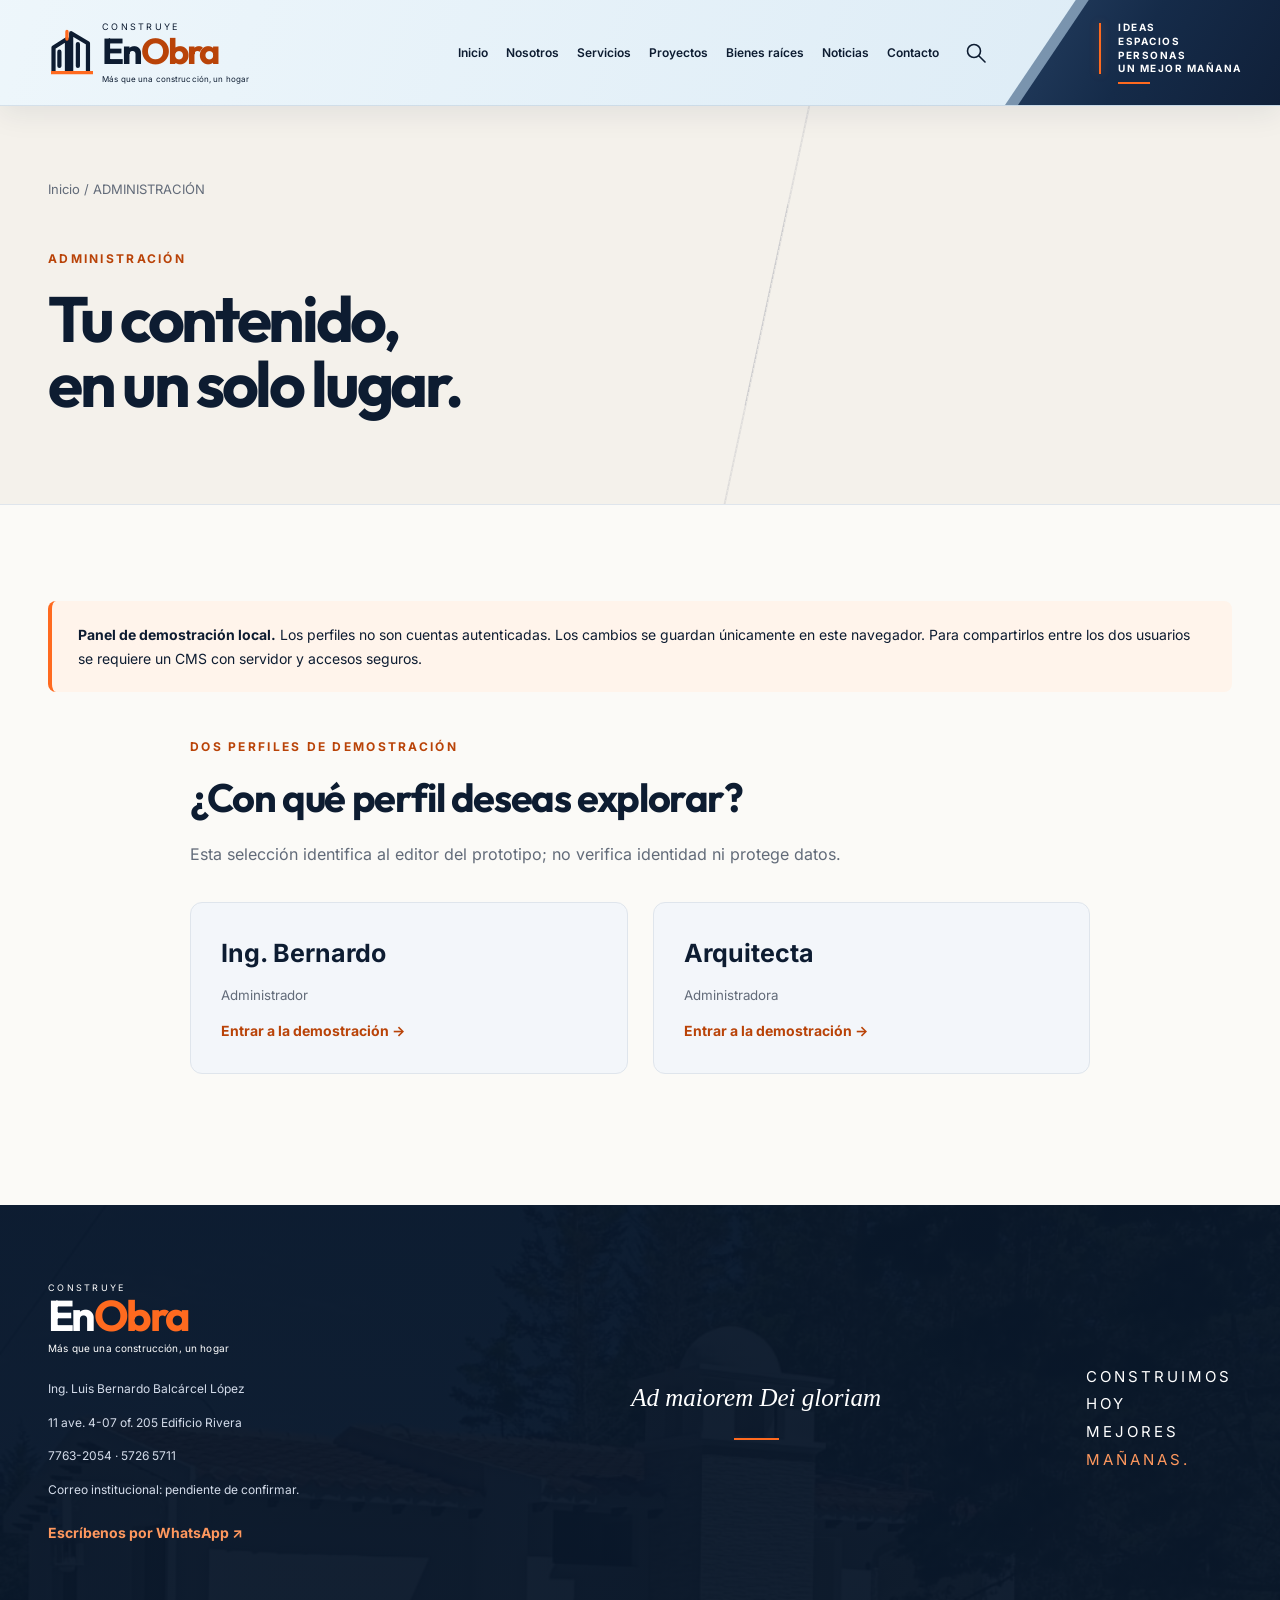
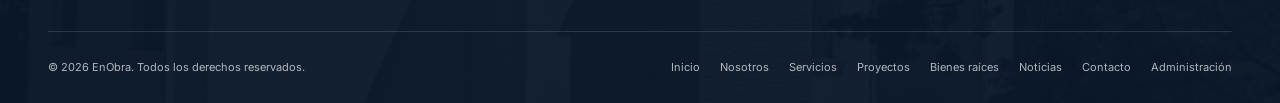
==== commit 2dab56a4: "agregando modificaciones de mockup, tarjetas y bugs, y panel de administrador" ====
--- a/admin.html
+++ b/admin.html
@@ -1 +1 @@
-<!DOCTYPE html><html lang="es"><head><meta charset="utf-8"><meta name="viewport" content="width=device-width,initial-scale=1"><title>Administración | EnObra</title><meta name="description" content="Administración. EnObra: diseño, construcción y bienes raíces en Quetzaltenango y la región sur occidental de Guatemala."><meta property="og:title" content="Administración | EnObra"><meta property="og:type" content="website"><meta property="og:locale" content="es_GT"><meta property="og:image" content="assets/apartamento.jpg"><link rel="icon" href="assets/favicon.svg" type="image/svg+xml"><link rel="stylesheet" href="styles.css?v=3"><script src="data.js" defer></script><script src="store.js" defer></script><script src="main.js?v=3" defer></script><script src="admin.js" defer></script></head><body data-page="admin"><a class="skip" href="#main">Saltar al contenido</a><header id="header"><div class="header-inner"><a href="index.html" class="brand" aria-label="EnObra, inicio"><svg class="brand-icon" viewBox="0 0 50 54" aria-hidden="true"><path d="M3 49V21L19 11v38M24 49V4l20 12v33M10 26v17M32 17v26" fill="none" stroke="currentColor" stroke-width="5"/><path d="M0 51h50M19 11V2" stroke="#FF6A1F" stroke-width="4"/></svg><span><small>CONSTRUYE</small><strong>En<span>Obra</span></strong><em>Más que una construcción, un hogar</em></span></a><nav id="navigation" aria-label="Navegación principal"><a href="index.html">Inicio</a><a href="nosotros.html">Nosotros</a><a href="servicios.html">Servicios</a><a href="proyectos.html">Proyectos</a><a href="bienes-raices.html">Bienes raíces</a><a href="noticias.html">Noticias</a><a href="contacto.html">Contacto</a></nav><button class="icon-button" id="search-open" aria-label="Abrir buscador"><svg viewBox="0 0 24 24" aria-hidden="true"><circle cx="10" cy="10" r="6.5"/><path d="m15 15 6 6"/></svg></button><button class="icon-button menu-toggle" id="menu-toggle" aria-controls="navigation" aria-expanded="false" aria-label="Abrir menú"><span></span><span></span><span></span></button></div><div class="header-manifesto" aria-hidden="true">IDEAS<br>ESPACIOS<br>PERSONAS<br>UN MEJOR MAÑANA<i></i></div></header><main id="main"><section class="page-intro"><div class="container"><a href="index.html" class="breadcrumb">Inicio / ADMINISTRACIÓN</a><p class="eyebrow">ADMINISTRACIÓN</p><h1>Tu contenido,<br>en un solo lugar.</h1></div></section><section class="section container"><div class="admin-notice"><strong>Panel de demostración local.</strong> Los perfiles no son cuentas autenticadas. Los cambios se guardan únicamente en este navegador. Para compartirlos entre los dos usuarios se requiere un CMS con servidor y accesos seguros.</div><div id="admin-app"></div></section></main><footer><div class="container footer-top"><div><a href="index.html" class="brand footer-brand"><span><small>CONSTRUYE</small><strong>En<span>Obra</span></strong><em>Más que una construcción, un hogar</em></span></a><div class="contact-info"></div></div><div class="footer-motto">Ad maiorem Dei gloriam<i></i></div><div class="footer-manifesto">CONSTRUIMOS<br>HOY<br>MEJORES<br><span>MAÑANAS.</span></div></div><div class="container footer-bottom"><p>© <span id="year"></span> EnObra. Todos los derechos reservados.</p><nav aria-label="Navegación del pie"><a href="index.html">Inicio</a><a href="nosotros.html">Nosotros</a><a href="servicios.html">Servicios</a><a href="proyectos.html">Proyectos</a><a href="bienes-raices.html">Bienes raíces</a><a href="noticias.html">Noticias</a><a href="contacto.html">Contacto</a><a href="admin.html">Administración</a></nav></div></footer><button id="back-top" class="icon-button" aria-label="Volver arriba" hidden>↑</button><div id="toast" role="status" aria-live="polite"></div><dialog id="modal" aria-modal="true" aria-labelledby="modal-title"><button id="modal-close" class="icon-button modal-close" aria-label="Cerrar ventana">×</button><div id="modal-content"></div></dialog><noscript><p class="noscript">Activa JavaScript para consultar el contenido interactivo. Teléfono: 7763-2054.</p></noscript></body></html>+<!DOCTYPE html><html lang="es"><head><meta charset="utf-8"><meta name="viewport" content="width=device-width,initial-scale=1"><title>Administración | EnObra</title><meta name="description" content="Administración. EnObra: diseño, construcción y bienes raíces en Quetzaltenango y la región sur occidental de Guatemala."><meta property="og:title" content="Administración | EnObra"><meta property="og:type" content="website"><meta property="og:locale" content="es_GT"><meta property="og:image" content="assets/apartamento.jpg"><link rel="icon" href="assets/favicon.svg" type="image/svg+xml"><link rel="stylesheet" href="styles.css?v=6"><script src="data.js" defer></script><script src="store.js" defer></script><script src="main.js?v=3" defer></script><script src="admin.js" defer></script></head><body data-page="admin"><a class="skip" href="#main">Saltar al contenido</a><header id="header"><div class="header-inner"><a href="index.html" class="brand" aria-label="EnObra, inicio"><svg class="brand-icon" viewBox="0 0 50 54" aria-hidden="true"><path d="M3 49V21L19 11v38M24 49V4l20 12v33M10 26v17M32 17v26" fill="none" stroke="currentColor" stroke-width="5"/><path d="M0 51h50M19 11V2" stroke="#FF6A1F" stroke-width="4"/></svg><span><small>CONSTRUYE</small><strong>En<span>Obra</span></strong><em>Más que una construcción, un hogar</em></span></a><nav id="navigation" aria-label="Navegación principal"><a href="index.html">Inicio</a><a href="nosotros.html">Nosotros</a><a href="servicios.html">Servicios</a><a href="proyectos.html">Proyectos</a><a href="bienes-raices.html">Bienes raíces</a><a href="noticias.html">Noticias</a><a href="contacto.html">Contacto</a></nav><button class="icon-button" id="search-open" aria-label="Abrir buscador"><svg viewBox="0 0 24 24" aria-hidden="true"><circle cx="10" cy="10" r="6.5"/><path d="m15 15 6 6"/></svg></button><button class="icon-button menu-toggle" id="menu-toggle" aria-controls="navigation" aria-expanded="false" aria-label="Abrir menú"><span></span><span></span><span></span></button></div><div class="header-manifesto" aria-hidden="true"><span class="manifesto-copy">IDEAS<br>ESPACIOS<br>PERSONAS<br>UN MEJOR MAÑANA</span><i></i></div></header><main id="main"><section class="page-intro"><div class="container"><a href="index.html" class="breadcrumb">Inicio / ADMINISTRACIÓN</a><p class="eyebrow">ADMINISTRACIÓN</p><h1>Tu contenido,<br>en un solo lugar.</h1></div></section><section class="section container"><div class="admin-notice"><strong>Panel de demostración local.</strong> Los perfiles no son cuentas autenticadas. Los cambios se guardan únicamente en este navegador. Para compartirlos entre los dos usuarios se requiere un CMS con servidor y accesos seguros.</div><div id="admin-app"></div></section></main><footer><div class="container footer-top"><div><a href="index.html" class="brand footer-brand"><span><small>CONSTRUYE</small><strong>En<span>Obra</span></strong><em>Más que una construcción, un hogar</em></span></a><div class="contact-info"></div></div><div class="footer-motto">Ad maiorem Dei gloriam<i></i></div><div class="footer-manifesto">CONSTRUIMOS<br>HOY<br>MEJORES<br><span>MAÑANAS.</span></div></div><div class="container footer-bottom"><p>© <span id="year"></span> EnObra. Todos los derechos reservados.</p><nav aria-label="Navegación del pie"><a href="index.html">Inicio</a><a href="nosotros.html">Nosotros</a><a href="servicios.html">Servicios</a><a href="proyectos.html">Proyectos</a><a href="bienes-raices.html">Bienes raíces</a><a href="noticias.html">Noticias</a><a href="contacto.html">Contacto</a><a href="admin.html">Administración</a></nav></div></footer><button id="back-top" class="icon-button" aria-label="Volver arriba" hidden>↑</button><div id="toast" role="status" aria-live="polite"></div><dialog id="modal" aria-modal="true" aria-labelledby="modal-title"><button id="modal-close" class="icon-button modal-close" aria-label="Cerrar ventana">×</button><div id="modal-content"></div></dialog><noscript><p class="noscript">Activa JavaScript para consultar el contenido interactivo. Teléfono: 7763-2054.</p></noscript></body></html>
--- a/styles.css
+++ b/styles.css
@@ -312,8 +312,456 @@
   #contact-form-container{padding:22px}
 }
 
+/* Navegación: el manifiesto recupera la silueta amplia del mockup.
+   Las dos superficies se mueven con suavidad al entrar y al pasar el cursor. */
+@media (min-width:1201px) {
+  .header-inner { padding-right: 282px; }
+  .header-manifesto,
+  body[data-page="index"] .header-manifesto {
+    width: 262px;
+    padding: 8px 20px 8px 100px;
+    display: flex;
+    flex-direction: column;
+    justify-content: center;
+    align-items: flex-start;
+    background: transparent;
+    clip-path: none;
+    isolation: isolate;
+    font-size: 10px;
+    font-weight: 700;
+    letter-spacing: .15em;
+    line-height: 1.38;
+    animation: manifesto-enter .7s var(--ease) both;
+  }
+  .header-manifesto::before,
+  .header-manifesto::after {
+    content: "";
+    position: absolute;
+    inset: 0;
+    pointer-events: none;
+    clip-path: polygon(27% 0, 100% 0, 100% 100%, 0 100%);
+    transition: transform .55s var(--ease), filter .55s var(--ease);
+  }
+  .header-manifesto::before {
+    z-index: -2;
+    background: #547294b8;
+    transform: translateX(-13px);
+  }
+  .header-manifesto::after {
+    z-index: -1;
+    background: linear-gradient(120deg, #243e60 0%, #152b49 46%, #102039 100%);
+    backdrop-filter: blur(8px);
+    -webkit-backdrop-filter: blur(8px);
+  }
+  .header-manifesto:hover::before { transform: translateX(-19px); }
+  .header-manifesto:hover::after { filter: brightness(1.15); }
+  .manifesto-copy {
+    display: block;
+    position: relative;
+    white-space: nowrap;
+    transition: transform .45s var(--ease);
+  }
+  .header-manifesto:hover .manifesto-copy { transform: translateX(3px); }
+  .manifesto-copy::before {
+    content: "";
+    position: absolute;
+    left: -19px;
+    top: 2px;
+    bottom: 2px;
+    width: 2px;
+    background: var(--orange);
+    box-shadow: 0 0 10px #ff6a1f5c;
+    transform-origin: top;
+    animation: manifesto-rule .85s .2s var(--ease) both;
+  }
+  .header-manifesto i {
+    position: relative;
+    width: 32px;
+    margin-top: 6px;
+    transition: width .45s var(--ease);
+  }
+  .header-manifesto:hover i { width: 57px; }
+  .header-inner nav a { transition: transform .25s var(--ease), color .25s var(--ease); }
+  .header-inner nav a:hover { transform: translateY(-2px); }
+  #search-open svg { transition: transform .3s var(--ease); }
+  #search-open:hover svg,
+  #search-open:focus-visible svg { transform: scale(1.08) rotate(-8deg); }
+}
+@keyframes manifesto-enter {
+  from { opacity: 0; transform: translateX(14px); }
+  to { opacity: 1; transform: translateX(0); }
+}
+@keyframes manifesto-rule {
+  from { transform: scaleY(0); }
+  to { transform: scaleY(1); }
+}
+@media (max-width:768px) {
+  .header-inner nav.open a { animation: nav-link-enter .3s var(--ease) both; }
+  .header-inner nav.open a:nth-child(2) { animation-delay: 30ms; }
+  .header-inner nav.open a:nth-child(3) { animation-delay: 60ms; }
+  .header-inner nav.open a:nth-child(4) { animation-delay: 90ms; }
+  .header-inner nav.open a:nth-child(5) { animation-delay: 120ms; }
+  .header-inner nav.open a:nth-child(6) { animation-delay: 150ms; }
+  .header-inner nav.open a:nth-child(7) { animation-delay: 180ms; }
+}
+@keyframes nav-link-enter {
+  from { opacity: 0; transform: translateY(5px); }
+  to { opacity: 1; transform: translateY(0); }
+}
+@media (prefers-reduced-motion: reduce) {
+  .header-manifesto,
+  .manifesto-copy::before,
+  .header-inner nav.open a { animation: none !important; }
+  .header-manifesto::before,
+  .header-manifesto::after,
+  .manifesto-copy,
+  .header-manifesto i,
+  .header-inner nav a,
+  #search-open svg { transition: none !important; }
+}
+
 @media(prefers-reduced-motion:reduce){
   .scroll-cue i{animation:none!important}
   .parallax-media{transform:none!important;will-change:auto!important}
   .reveal-item{opacity:1!important;transform:none!important}
 }
+
+<<<<<<< Updated upstream
+/* =========================================================
+   SERVICES · editorial / architectural composition
+   ========================================================= */
+body[data-page="servicios"]{background:#fff}
+body[data-page="servicios"] .services-intro{padding-block:82px 98px;background:#f2f0eb}
+.services-intro-grid{display:grid;grid-template-columns:minmax(0,1.35fr) minmax(300px,.65fr);gap:9vw;align-items:end}
+.services-intro h1{max-width:820px}
+.services-intro h1 span{color:var(--orange-text)}
+.services-intro-copy{padding-bottom:5px;max-width:430px}
+.services-intro-copy>p{font-size:17px!important;line-height:1.85!important;color:var(--text-secondary);margin:0 0 34px!important}
+.services-intro-meta{display:flex;align-items:center;gap:18px;padding-top:20px;border-top:1px solid rgba(18,35,63,.22)}
+.services-intro-meta>span{font-family:var(--heading);font-size:30px;font-weight:600;letter-spacing:-.04em;white-space:nowrap}
+.services-intro-meta small{font-size:9px;letter-spacing:.17em;line-height:1.7;color:var(--text-secondary)}
+
+.service-index-nav{position:sticky;top:85px;z-index:20;background:rgba(255,255,255,.94);backdrop-filter:blur(12px);border-bottom:1px solid var(--line)}
+.service-index-nav .container{display:grid;grid-template-columns:repeat(4,1fr)}
+.service-index-nav a{display:flex;align-items:center;gap:12px;min-height:64px;padding:0 20px;border-left:1px solid var(--line);font-size:12px;font-weight:600;transition:background .25s,color .25s}
+.service-index-nav a:last-child{border-right:1px solid var(--line)}
+.service-index-nav a span{font-family:var(--heading);font-size:11px;color:var(--orange-text);letter-spacing:.08em}
+.service-index-nav a:hover{background:var(--navy);color:white}
+.service-index-nav a:hover span{color:#ff9a65}
+
+.services-showcase{padding:115px 0 40px;overflow:hidden}
+.services-opening{display:grid;grid-template-columns:.55fr 1.15fr .8fr;gap:55px;align-items:start;margin-bottom:105px;padding-bottom:54px;border-bottom:1px solid var(--line)}
+.services-opening .eyebrow{margin-top:8px}
+.services-opening h2{font-size:clamp(35px,3.6vw,50px);max-width:590px}
+.services-opening>p:last-child{color:var(--text-secondary);font-size:14px;line-height:1.9;margin:5px 0 0;max-width:390px}
+
+#service-list{counter-reset:service}
+.service-feature{position:relative;display:grid;grid-template-columns:minmax(0,1.12fr) minmax(360px,.88fr);align-items:center;gap:0;min-height:650px;margin:0 0 150px;scroll-margin-top:170px}
+.service-feature:before{content:"";position:absolute;left:-50vw;right:-50vw;top:50%;height:1px;background:rgba(18,35,63,.07);z-index:-2}
+.service-visual{position:relative;min-width:0;padding:42px 0 0 54px}
+.service-image-frame{position:relative;height:610px;overflow:hidden;background:#e8ebee}
+.service-image-frame:after{content:"";position:absolute;inset:0;background:linear-gradient(180deg,transparent 60%,rgba(9,23,42,.18));pointer-events:none}
+.service-image-frame img{height:112%;width:100%;object-fit:cover;position:absolute;inset:-6% 0;transform:translate3d(0,var(--parallax-y,0px),0) scale(1.025);transition:filter .45s var(--ease);will-change:transform}
+.service-feature:hover .service-image-frame img{filter:saturate(1.06) contrast(1.02)}
+.service-visual-number{position:absolute;z-index:2;left:0;top:-4px;font-family:var(--heading);font-size:clamp(72px,8vw,118px);line-height:1;font-weight:700;letter-spacing:-.08em;color:transparent;-webkit-text-stroke:1px rgba(18,35,63,.22);user-select:none}
+.service-image-caption{position:absolute;left:76px;bottom:-29px;font-size:8px;font-weight:700;letter-spacing:.22em;color:var(--text-secondary)}
+
+.service-content{position:relative;z-index:3;margin-left:-72px;background:#fff;padding:62px 0 58px 64px;box-shadow:-36px 0 70px -62px rgba(18,35,63,.35)}
+.service-kicker{display:flex;align-items:center;gap:13px;margin-bottom:30px}
+.service-kicker>span{font-family:var(--heading);font-size:13px;font-weight:700;color:var(--orange-text)}
+.service-kicker i{width:42px;height:1px;background:var(--orange);display:block}
+.service-kicker small{font-size:9px;font-weight:700;letter-spacing:.2em;color:var(--text-secondary)}
+.service-content h2{font-size:clamp(42px,4.7vw,66px);line-height:.98;letter-spacing:-.055em;max-width:570px}
+.service-lead{max-width:570px;margin:26px 0 36px;color:var(--text-secondary);font-size:16px;line-height:1.85}
+.service-scope{padding-top:22px;border-top:1px solid var(--line);max-width:650px}
+.service-scope>p{font-size:9px;font-weight:700;letter-spacing:.2em;color:var(--orange-text);margin-bottom:16px}
+.service-scope ul{list-style:none;padding:0;margin:0;display:grid;grid-template-columns:repeat(2,minmax(0,1fr));column-gap:26px}
+.service-scope li{position:relative;padding:9px 8px 9px 18px;border-bottom:1px solid rgba(18,35,63,.09);font-size:12px;line-height:1.45;color:#36445a}
+.service-scope li:before{content:"";position:absolute;left:0;top:16px;width:5px;height:5px;background:var(--orange)}
+.service-cta{display:inline-flex;align-items:center;gap:22px;margin-top:34px;padding:0 0 9px;border-bottom:1px solid var(--navy);font-size:13px;font-weight:700}
+.service-cta b{font-size:19px;font-weight:400;transition:transform .25s var(--ease)}
+.service-cta:hover b{transform:translate(4px,-4px)}
+
+.service-feature--reverse{grid-template-columns:minmax(360px,.88fr) minmax(0,1.12fr)}
+.service-feature--reverse .service-visual{grid-column:2;grid-row:1;padding:42px 54px 0 0}
+.service-feature--reverse .service-content{grid-column:1;grid-row:1;margin-left:0;margin-right:-72px;padding:62px 64px 58px 0;box-shadow:36px 0 70px -62px rgba(18,35,63,.35)}
+.service-feature--reverse .service-visual-number{left:auto;right:0}
+.service-feature--reverse .service-image-caption{left:auto;right:76px}
+
+.service-feature--dark{background:var(--navy);color:white;margin-left:calc((100vw - 100%)/-2);margin-right:calc((100vw - 100%)/-2);padding-left:calc((100vw - 100%)/2);padding-right:calc((100vw - 100%)/2);min-height:760px;margin-bottom:0}
+.service-feature--dark:before{display:none}
+.service-feature--dark .service-content{background:var(--navy);box-shadow:none}
+.service-feature--dark .service-lead,.service-feature--dark .service-kicker small{color:rgba(255,255,255,.68)}
+.service-feature--dark .service-scope{border-color:rgba(255,255,255,.18)}
+.service-feature--dark .service-scope li{color:rgba(255,255,255,.78);border-color:rgba(255,255,255,.11)}
+.service-feature--dark .service-visual-number{-webkit-text-stroke-color:rgba(255,255,255,.26)}
+.service-feature--dark .service-image-caption{color:rgba(255,255,255,.55)}
+.service-feature--dark .service-cta{border-color:white;color:white}
+
+.services-closing{background:#f2f0eb;padding:88px 0}
+.services-closing .container{display:flex;justify-content:space-between;align-items:end;gap:70px}
+.services-closing h2{font-size:clamp(34px,3.5vw,49px);max-width:760px}
+.services-closing .button{flex-shrink:0;margin-bottom:5px}
+
+@media(max-width:1024px){
+  .services-intro-grid{gap:55px}
+  .service-index-nav{top:85px}
+  .service-index-nav a{padding-inline:12px}
+  .services-opening{grid-template-columns:.4fr 1fr;gap:35px}
+  .services-opening>p:last-child{grid-column:2}
+  .service-feature,.service-feature--reverse{grid-template-columns:1fr 1fr;min-height:580px;margin-bottom:110px}
+  .service-image-frame{height:540px}
+  .service-content,.service-feature--reverse .service-content{margin-left:-38px;margin-right:0;padding:46px 0 44px 42px}
+  .service-feature--reverse .service-content{margin-left:0;margin-right:-38px;padding:46px 42px 44px 0}
+  .service-content h2{font-size:clamp(38px,5vw,54px)}
+  .service-scope ul{grid-template-columns:1fr}
+  .service-feature--dark{min-height:680px;margin-bottom:0}
+}
+
+@media(max-width:768px){
+  body[data-page="servicios"] .services-intro{padding-block:54px 66px}
+  .services-intro-grid{grid-template-columns:1fr;gap:32px}
+  .services-intro-copy{max-width:600px}
+  .service-index-nav{top:80px;overflow-x:auto}
+  .service-index-nav .container{width:max-content;min-width:100%;grid-template-columns:repeat(4,minmax(150px,1fr))}
+  .service-index-nav a{min-height:56px;white-space:nowrap}
+  .services-showcase{padding-top:78px}
+  .services-opening{grid-template-columns:1fr;gap:18px;margin-bottom:75px;padding-bottom:40px}
+  .services-opening>p:last-child{grid-column:auto}
+  .service-feature,.service-feature--reverse{display:flex;flex-direction:column;align-items:stretch;min-height:0;margin-bottom:95px}
+  .service-feature--reverse .service-visual{order:0}
+  .service-feature--reverse .service-content{order:1}
+  .service-visual,.service-feature--reverse .service-visual{padding:36px 0 0 26px;width:100%}
+  .service-image-frame{height:460px}
+  .service-visual-number,.service-feature--reverse .service-visual-number{left:0;right:auto;font-size:82px}
+  .service-image-caption,.service-feature--reverse .service-image-caption{left:42px;right:auto}
+  .service-content,.service-feature--reverse .service-content{margin:0;padding:48px 0 0 26px;box-shadow:none;width:100%}
+  .service-content h2{font-size:clamp(40px,10vw,56px)}
+  .service-scope ul{grid-template-columns:repeat(2,minmax(0,1fr))}
+  .service-feature--dark{margin-left:calc((100vw - 100%)/-2);margin-right:calc((100vw - 100%)/-2);padding:55px calc((100vw - 100%)/2) 72px;gap:0}
+  .service-feature--dark .service-content{padding-top:48px}
+  .services-closing .container{display:block}
+  .services-closing .button{margin-top:28px}
+}
+
+@media(max-width:480px){
+  .services-intro-meta{align-items:flex-start}
+  .services-intro-meta>span{font-size:25px}
+  .service-index-nav .container{grid-template-columns:repeat(4,minmax(138px,1fr))}
+  .services-showcase{padding-top:64px}
+  .services-opening{margin-bottom:60px}
+  .service-image-frame{height:360px}
+  .service-visual,.service-feature--reverse .service-visual{padding-left:18px}
+  .service-content,.service-feature--reverse .service-content{padding-left:18px}
+  .service-image-caption,.service-feature--reverse .service-image-caption{left:28px}
+  .service-scope ul{grid-template-columns:1fr}
+  .service-feature{margin-bottom:78px}
+  .service-feature--dark{padding-block:42px 64px;margin-bottom:0}
+  .services-closing{padding:70px 0}
+}
+.service-index-nav a[aria-current="true"]{background:var(--navy);color:white}
+.service-index-nav a[aria-current="true"] span{color:#ff9a65}
+=======
+/* El hero puede crecer en ventanas bajas para mostrar completa su firma inferior. */
+body[data-page="index"] .hero { height: auto; }
+body[data-page="index"] .hero-content {
+  min-height: min(900px, 100svh);
+  padding-bottom: clamp(76px, 8vh, 112px);
+}
+body[data-page="index"] .hero-bottom { padding-right: 86px; }
+@media (max-width: 1024px) {
+  body[data-page="index"] .hero { min-height: 780px; }
+  body[data-page="index"] .hero-content { min-height: 780px; }
+}
+@media (max-width: 768px) {
+  body[data-page="index"] .hero { min-height: 720px; }
+  body[data-page="index"] .hero-content { min-height: 720px; padding-bottom: 54px; }
+  body[data-page="index"] .hero-bottom { padding-right: 0; }
+}
+@media (max-width: 480px) {
+  body[data-page="index"] .hero { min-height: 680px; }
+  body[data-page="index"] .hero-content { min-height: 680px; }
+}
+@media (max-height: 760px) and (min-width: 769px) {
+  body[data-page="index"] .hero-content { padding-top: 130px; padding-bottom: 48px; }
+  body[data-page="index"] .hero h1 { font-size: clamp(48px, 5.2vw, 74px); }
+  body[data-page="index"] .hero-description { margin-top: 18px; }
+  body[data-page="index"] .hero-actions { margin-top: 23px; }
+  body[data-page="index"] .hero-bottom { padding-top: 24px; }
+}
+
+/* Navegación celeste: contraste más amable entre el encabezado y las tarjetas. */
+body[data-page="index"] header.scrolled,
+body:not([data-page="index"]) header {
+  background: linear-gradient(110deg, rgba(237,246,251,.97), rgba(218,234,245,.97));
+  border-bottom: 1px solid rgba(33,70,105,.12);
+  box-shadow: 0 8px 28px rgba(18,35,63,.08);
+}
+@media (max-width: 768px) {
+  .header-inner nav {
+    background: #e8f3f9;
+    border-bottom: 1px solid rgba(33,70,105,.12);
+  }
+}
+
+/* Servicios: fotografía a sangre y contenido ordenado en tarjetas blancas. */
+body[data-page="servicios"] .page-intro { background: #edf5f9; }
+.services-surface {
+  background: linear-gradient(160deg, #dcebf5 0%, #eaf3f8 50%, #dceaf3 100%);
+}
+#service-list { display: grid; gap: 30px; }
+.services-surface .service-detail,
+.services-surface .service-detail:nth-child(even) {
+  grid-template-columns: minmax(0, .82fr) minmax(0, 1.18fr);
+  gap: 0;
+  align-items: stretch;
+  padding: 0;
+  margin: 0;
+  background: #fff;
+  border: 1px solid rgba(37,75,109,.1);
+  border-radius: 12px;
+  box-shadow: 0 18px 48px rgba(25,58,87,.09);
+  overflow: hidden;
+  transition: transform .35s var(--ease), box-shadow .35s var(--ease);
+}
+.services-surface .service-detail:nth-child(even) {
+  grid-template-columns: minmax(0, 1.18fr) minmax(0, .82fr);
+}
+.services-surface .service-detail:hover {
+  transform: translateY(-4px);
+  box-shadow: 0 24px 58px rgba(25,58,87,.15);
+}
+.services-surface .service-detail > div:first-child {
+  position: relative;
+  min-height: 420px;
+  overflow: hidden;
+  background: #c9d7e2;
+}
+.services-surface .service-detail > div:first-child::after {
+  content: "";
+  position: absolute;
+  inset: 0;
+  background: linear-gradient(180deg, transparent 65%, rgba(10,28,47,.26));
+  pointer-events: none;
+}
+.services-surface .service-detail > div > img {
+  position: absolute;
+  inset: 0;
+  width: 100%;
+  height: 100%;
+  border-radius: 0;
+  transition: transform .7s var(--ease);
+}
+.services-surface .service-detail:hover img { transform: scale(1.035); }
+.services-surface .service-detail > div:last-child {
+  position: relative;
+  padding: clamp(32px, 4.2vw, 62px);
+}
+.services-surface .service-detail > div:last-child::before {
+  content: "";
+  position: absolute;
+  top: 0;
+  left: clamp(32px, 4.2vw, 62px);
+  width: 56px;
+  height: 4px;
+  background: var(--orange);
+}
+.services-surface .service-detail .eyebrow { margin-bottom: 13px; }
+.services-surface .service-detail h2 {
+  font-size: clamp(35px, 3.7vw, 51px);
+  margin-bottom: 15px;
+}
+.services-surface .service-detail > div > p:not(.eyebrow) {
+  max-width: 580px;
+  line-height: 1.7;
+}
+.services-surface .service-items {
+  columns: auto;
+  display: grid;
+  grid-template-columns: repeat(2, minmax(0, 1fr));
+  column-gap: 30px;
+  row-gap: 0;
+  list-style: none;
+  padding: 0;
+  margin: 30px 0 34px;
+}
+.services-surface .service-items li {
+  position: relative;
+  min-width: 0;
+  padding: 11px 3px 11px 19px;
+  border-top: 1px solid #e0e9f0;
+  color: #263a50;
+  font-size: 13px;
+  font-weight: 500;
+  line-height: 1.5;
+}
+.services-surface .service-items li::before {
+  content: "";
+  position: absolute;
+  left: 1px;
+  top: 19px;
+  width: 6px;
+  height: 6px;
+  background: var(--orange);
+  transform: rotate(45deg);
+}
+.services-surface .service-detail .button { min-height: 49px; }
+@media (max-width: 900px) {
+  .services-surface .service-detail,
+  .services-surface .service-detail:nth-child(even) { grid-template-columns: 1fr; }
+  .services-surface .service-detail:nth-child(even) > div:first-child { order: 0; }
+  .services-surface .service-detail > div:first-child { height: 310px; min-height: 0; }
+}
+@media (max-width: 600px) {
+  #service-list { gap: 22px; }
+  .services-surface .service-detail > div:first-child { height: 230px; }
+  .services-surface .service-detail > div:last-child { padding: 30px 25px 34px; }
+  .services-surface .service-detail > div:last-child::before { left: 25px; }
+  .services-surface .service-items { grid-template-columns: 1fr; margin: 24px 0 28px; }
+}
+@media (prefers-reduced-motion: reduce) {
+  .services-surface .service-detail,
+  .services-surface .service-detail img { transition: none; }
+}
+
+/* El portafolio redistribuye su espacio al enfocar una obra; ninguna tarjeta tapa a otra. */
+@media (min-width: 769px) and (hover: hover) {
+  #home-projects {
+    transition: grid-template-columns .55s var(--ease), grid-template-rows .55s var(--ease);
+  }
+  #home-projects:has(.project-card:first-child:is(:hover, :focus-visible)) {
+    grid-template-columns: minmax(0, 1.52fr) minmax(280px, .48fr);
+  }
+  #home-projects:has(.project-card:nth-child(2):is(:hover, :focus-visible)) {
+    grid-template-columns: minmax(0, 1.07fr) minmax(280px, .93fr);
+    grid-template-rows: minmax(260px, 1.3fr) minmax(260px, .7fr);
+  }
+  #home-projects:has(.project-card:nth-child(3):is(:hover, :focus-visible)) {
+    grid-template-columns: minmax(0, 1.07fr) minmax(280px, .93fr);
+    grid-template-rows: minmax(260px, .7fr) minmax(260px, 1.3fr);
+  }
+}
+
+/* El encabezado conserva la lectura y deja ver sutilmente la página al desplazarse. */
+body[data-page="index"] header.scrolled,
+body:not([data-page="index"]) header.scrolled {
+  background: rgba(222, 237, 248, .82);
+  backdrop-filter: blur(20px) saturate(1.15);
+  -webkit-backdrop-filter: blur(20px) saturate(1.15);
+  border: 1px solid rgba(33, 70, 105, .12);
+  box-shadow: 0 14px 38px rgba(13, 37, 60, .14);
+}
+@media (min-width: 1360px) {
+  header {
+    transition: top .35s var(--ease), left .35s var(--ease), right .35s var(--ease),
+      border-radius .35s var(--ease), box-shadow .35s var(--ease), background .35s var(--ease);
+  }
+  header.scrolled {
+    top: 12px;
+    left: 24px;
+    right: 24px;
+    border-radius: 14px;
+    overflow: hidden;
+  }
+}
+>>>>>>> Stashed changes
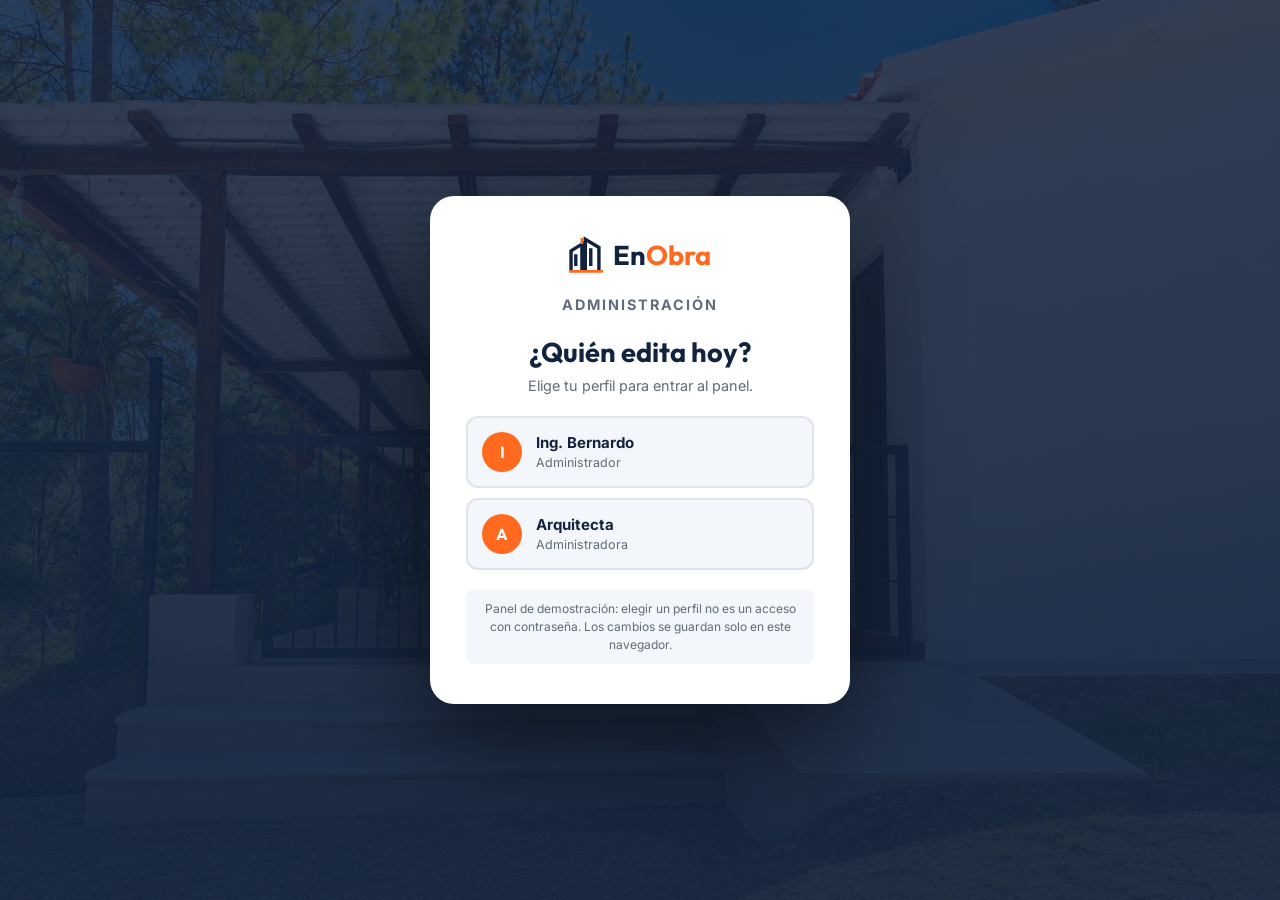
==== commit 2f550d44: "admin actualizado Mas sencillo e intuitivo" ====
--- a/admin.html
+++ b/admin.html
@@ -1 +1,216 @@
-<!DOCTYPE html><html lang="es"><head><meta charset="utf-8"><meta name="viewport" content="width=device-width,initial-scale=1"><title>Administración | EnObra</title><meta name="description" content="Administración. EnObra: diseño, construcción y bienes raíces en Quetzaltenango y la región sur occidental de Guatemala."><meta property="og:title" content="Administración | EnObra"><meta property="og:type" content="website"><meta property="og:locale" content="es_GT"><meta property="og:image" content="assets/apartamento.jpg"><link rel="icon" href="assets/favicon.svg" type="image/svg+xml"><link rel="stylesheet" href="styles.css?v=6"><script src="data.js" defer></script><script src="store.js" defer></script><script src="main.js?v=3" defer></script><script src="admin.js" defer></script></head><body data-page="admin"><a class="skip" href="#main">Saltar al contenido</a><header id="header"><div class="header-inner"><a href="index.html" class="brand" aria-label="EnObra, inicio"><svg class="brand-icon" viewBox="0 0 50 54" aria-hidden="true"><path d="M3 49V21L19 11v38M24 49V4l20 12v33M10 26v17M32 17v26" fill="none" stroke="currentColor" stroke-width="5"/><path d="M0 51h50M19 11V2" stroke="#FF6A1F" stroke-width="4"/></svg><span><small>CONSTRUYE</small><strong>En<span>Obra</span></strong><em>Más que una construcción, un hogar</em></span></a><nav id="navigation" aria-label="Navegación principal"><a href="index.html">Inicio</a><a href="nosotros.html">Nosotros</a><a href="servicios.html">Servicios</a><a href="proyectos.html">Proyectos</a><a href="bienes-raices.html">Bienes raíces</a><a href="noticias.html">Noticias</a><a href="contacto.html">Contacto</a></nav><button class="icon-button" id="search-open" aria-label="Abrir buscador"><svg viewBox="0 0 24 24" aria-hidden="true"><circle cx="10" cy="10" r="6.5"/><path d="m15 15 6 6"/></svg></button><button class="icon-button menu-toggle" id="menu-toggle" aria-controls="navigation" aria-expanded="false" aria-label="Abrir menú"><span></span><span></span><span></span></button></div><div class="header-manifesto" aria-hidden="true"><span class="manifesto-copy">IDEAS<br>ESPACIOS<br>PERSONAS<br>UN MEJOR MAÑANA</span><i></i></div></header><main id="main"><section class="page-intro"><div class="container"><a href="index.html" class="breadcrumb">Inicio / ADMINISTRACIÓN</a><p class="eyebrow">ADMINISTRACIÓN</p><h1>Tu contenido,<br>en un solo lugar.</h1></div></section><section class="section container"><div class="admin-notice"><strong>Panel de demostración local.</strong> Los perfiles no son cuentas autenticadas. Los cambios se guardan únicamente en este navegador. Para compartirlos entre los dos usuarios se requiere un CMS con servidor y accesos seguros.</div><div id="admin-app"></div></section></main><footer><div class="container footer-top"><div><a href="index.html" class="brand footer-brand"><span><small>CONSTRUYE</small><strong>En<span>Obra</span></strong><em>Más que una construcción, un hogar</em></span></a><div class="contact-info"></div></div><div class="footer-motto">Ad maiorem Dei gloriam<i></i></div><div class="footer-manifesto">CONSTRUIMOS<br>HOY<br>MEJORES<br><span>MAÑANAS.</span></div></div><div class="container footer-bottom"><p>© <span id="year"></span> EnObra. Todos los derechos reservados.</p><nav aria-label="Navegación del pie"><a href="index.html">Inicio</a><a href="nosotros.html">Nosotros</a><a href="servicios.html">Servicios</a><a href="proyectos.html">Proyectos</a><a href="bienes-raices.html">Bienes raíces</a><a href="noticias.html">Noticias</a><a href="contacto.html">Contacto</a><a href="admin.html">Administración</a></nav></div></footer><button id="back-top" class="icon-button" aria-label="Volver arriba" hidden>↑</button><div id="toast" role="status" aria-live="polite"></div><dialog id="modal" aria-modal="true" aria-labelledby="modal-title"><button id="modal-close" class="icon-button modal-close" aria-label="Cerrar ventana">×</button><div id="modal-content"></div></dialog><noscript><p class="noscript">Activa JavaScript para consultar el contenido interactivo. Teléfono: 7763-2054.</p></noscript></body></html>+<!DOCTYPE html>
+<html lang="es">
+<head>
+<meta charset="utf-8">
+<meta name="viewport" content="width=device-width,initial-scale=1">
+<title>Administración | EnObra</title>
+<link rel="icon" href="assets/favicon.svg" type="image/svg+xml">
+<style>
+@font-face{font-family:Outfit;src:url(assets/outfit-600.ttf);font-weight:600}
+@font-face{font-family:Outfit;src:url(assets/outfit-700.ttf);font-weight:700}
+@font-face{font-family:Inter;src:url(assets/inter-400.ttf);font-weight:400}
+@font-face{font-family:Inter;src:url(assets/inter-500.ttf);font-weight:500}
+@font-face{font-family:Inter;src:url(assets/inter-700.ttf);font-weight:700}
+:root{--navy:#12233f;--blue:#304e7d;--orange:#ff6a1f;--ot:#b94308;--light:#f3f6fa;--line:#dfe5ec;--gray:#626b79;--green:#1f7a4d;--gbg:#e6f4ec;--red:#b03030;--rbg:#fdeaea;--ybg:#fff1e5;--sw:240px}
+*{margin:0;padding:0;box-sizing:border-box}
+body{font-family:Inter,Arial,sans-serif;color:var(--navy);background:var(--light);min-height:100vh;font-size:15px}
+h1,h2,h3{font-family:Outfit,Arial,sans-serif}
+button,input,select,textarea{font:inherit;color:inherit}
+button{cursor:pointer}
+[hidden]{display:none!important}
+/* login */
+#login{position:fixed;inset:0;background:linear-gradient(135deg,var(--blue),var(--navy));display:flex;align-items:center;justify-content:center;padding:20px;z-index:50}
+.login-card{background:#fff;border-radius:18px;padding:40px 36px;width:100%;max-width:420px;box-shadow:0 30px 80px #0006;text-align:center}
+.login-card h1{font-size:1.7rem}.login-card h1 span,.brand span{color:var(--orange)}
+.login-card p{color:var(--gray);margin:8px 0 22px;font-size:.9rem}
+.profile{display:flex;align-items:center;gap:14px;width:100%;padding:14px;margin-top:10px;background:var(--light);border:2px solid var(--line);border-radius:12px;text-align:left;transition:.15s}
+.profile:hover{border-color:var(--orange);background:#fff}
+.profile b{display:block}.profile small{color:var(--gray)}
+.avatar{width:40px;height:40px;border-radius:50%;background:var(--orange);color:#fff;display:grid;place-items:center;font:700 1rem Outfit;flex-shrink:0}
+.warn{margin-top:20px;font-size:.75rem;color:var(--gray);background:var(--light);border-radius:8px;padding:10px;line-height:1.5}
+/* layout */
+#app{display:flex}
+.sidebar{width:var(--sw);position:fixed;inset:0 auto 0 0;background:linear-gradient(180deg,var(--navy),var(--blue));color:#fff;display:flex;flex-direction:column;z-index:30;transition:transform .25s}
+.brand{padding:22px 20px;border-bottom:1px solid #fff2;font:700 1.5rem Outfit}
+.brand small{display:block;font:500 .65rem Inter;letter-spacing:1.5px;color:#fff9;margin-top:2px}
+.tag{display:inline-block;background:var(--orange);font:700 .6rem Inter;padding:2px 8px;border-radius:10px;margin-top:8px;letter-spacing:.5px}
+nav{flex:1;padding:12px 0;overflow-y:auto}
+.lbl{font-size:.62rem;font-weight:700;letter-spacing:1.5px;text-transform:uppercase;color:#fff6;padding:12px 20px 4px}
+.nav{display:flex;align-items:center;gap:10px;width:100%;padding:11px 20px;background:none;border:0;border-left:3px solid transparent;color:#ffffffb8;text-align:left;text-decoration:none;font-size:.9rem}
+.nav:hover{background:#fff1;color:#fff}
+.nav.on{background:#fff2;color:#fff;border-left-color:var(--orange);font-weight:500}
+.nav i{font-style:normal;width:20px;text-align:center}
+.nav em{margin-left:auto;font-style:normal;background:#fff2;border-radius:10px;padding:0 8px;font-size:.72rem}
+.side-foot{display:flex;align-items:center;gap:10px;padding:16px 20px;border-top:1px solid #fff2}
+.side-foot div{flex:1;min-width:0;font-size:.8rem}.side-foot small{display:block;color:#fff8}
+.side-foot button{background:none;border:0;color:#fffa;font-size:1rem}
+main{margin-left:var(--sw);flex:1;min-width:0;min-height:100vh}
+.top{position:sticky;top:0;z-index:20;background:#fff;height:64px;padding:0 28px;display:flex;align-items:center;gap:12px;border-bottom:1px solid var(--line)}
+.top h2{font-size:1.35rem;flex:1}
+.menu-btn{display:none;background:none;border:0;font-size:1.5rem}
+.content{padding:26px 28px 50px;max-width:1100px}
+/* buttons */
+.btn{display:inline-flex;align-items:center;gap:6px;background:var(--orange);color:#fff;border:0;padding:9px 18px;border-radius:8px;font-weight:500;font-size:.87rem;text-decoration:none;white-space:nowrap}
+.btn:hover{background:var(--ot)}
+.btn.ghost{background:#fff;color:var(--navy);border:1.5px solid var(--line)}
+.btn.ghost:hover{border-color:var(--orange);color:var(--ot)}
+.btn.danger{background:var(--red)}
+.ib{background:#fff;border:1.5px solid var(--line);border-radius:8px;padding:6px 10px;font-size:.8rem}
+.ib:hover{border-color:var(--orange);color:var(--ot)}.ib.del:hover{border-color:var(--red);color:var(--red);background:var(--rbg)}
+/* cards */
+.intro{color:var(--gray);margin-bottom:20px;line-height:1.5}
+.stats{display:grid;grid-template-columns:repeat(4,1fr);gap:14px;margin-bottom:22px}
+.stat{background:#fff;border-radius:12px;padding:18px;border-left:4px solid var(--blue);box-shadow:0 3px 14px #12233f0d;text-align:left;border-top:0;border-right:0;border-bottom:0}
+.stat.o{border-left-color:var(--orange)}
+.stat span{font-size:1.4rem}.stat b{display:block;font:700 2rem Outfit;line-height:1.1;margin-top:6px}.stat small{color:var(--gray)}
+.box{background:#fff;border-radius:12px;box-shadow:0 3px 14px #12233f0d;overflow:hidden;margin-bottom:20px}
+.box-h{display:flex;align-items:center;gap:12px;padding:16px 20px;border-bottom:1px solid var(--line);flex-wrap:wrap}
+.box-h h3{flex:1;font-size:1.15rem}
+.box-b{padding:20px}
+.steps{display:grid;grid-template-columns:repeat(3,1fr);gap:16px;list-style:none}
+.steps li{background:var(--light);border-radius:10px;padding:16px;font-size:.88rem;line-height:1.5}
+.steps b{display:grid;place-items:center;width:28px;height:28px;border-radius:50%;background:var(--orange);color:#fff;margin-bottom:8px}
+.quick{display:flex;gap:10px;flex-wrap:wrap}
+input.search{border:1.5px solid var(--line);border-radius:8px;padding:8px 12px;background:var(--light);width:210px;font-size:.85rem}
+/* table */
+.tw{overflow-x:auto}
+table{width:100%;border-collapse:collapse}
+th{padding:10px 16px;text-align:left;font-size:.68rem;letter-spacing:.8px;text-transform:uppercase;color:var(--gray);background:var(--light)}
+td{padding:12px 16px;border-top:1px solid var(--line);font-size:.87rem;vertical-align:middle}
+tr:hover td{background:#fafcfe}
+td img{width:52px;height:44px;object-fit:cover;border-radius:8px;display:block}
+td small{display:block;color:var(--gray)}
+.acts{display:flex;gap:6px}
+.badge{display:inline-block;padding:3px 10px;border-radius:12px;font-size:.72rem;font-weight:700;white-space:nowrap}
+.b-g{background:var(--gbg);color:var(--green)}.b-o{background:var(--ybg);color:var(--ot)}
+.empty{text-align:center;padding:44px 20px;color:var(--gray)}.empty span{font-size:2.6rem;display:block;opacity:.5}
+/* modal + forms */
+.mbg{position:fixed;inset:0;background:#12233f80;backdrop-filter:blur(3px);z-index:60;display:grid;place-items:center;padding:16px}
+.modal{background:#fff;border-radius:16px;width:100%;max-width:700px;max-height:92vh;overflow-y:auto}
+.modal.sm{max-width:380px;padding:30px;text-align:center}
+.mh{display:flex;justify-content:space-between;align-items:center;padding:20px 26px;border-bottom:1px solid var(--line);position:sticky;top:0;background:#fff;z-index:2}
+.mh h2{font-size:1.35rem}.mh button{background:none;border:0;font-size:1.6rem;color:var(--gray)}
+.mb{padding:22px 26px}
+.grid{display:grid;grid-template-columns:1fr 1fr;gap:14px 16px}
+.full{grid-column:1/-1}
+.fg label,.fl{display:block;font-size:.72rem;font-weight:700;color:var(--gray);text-transform:uppercase;letter-spacing:.5px;margin-bottom:6px}
+.fg input,.fg select,.fg textarea,.am input{width:100%;border:1.5px solid var(--line);border-radius:8px;padding:10px 12px;background:var(--light);outline:none}
+.fg input:focus,.fg select:focus,.fg textarea:focus{border-color:var(--orange);background:#fff}
+.fg textarea{min-height:90px;resize:vertical}
+.fg small{display:block;color:var(--gray);font-size:.75rem;margin-top:4px}
+.sec{grid-column:1/-1;font:700 1rem Outfit;padding-top:8px;border-top:1px solid var(--line)}
+.thumbs{display:flex;gap:10px;flex-wrap:wrap;margin-bottom:10px}
+.th{position:relative;width:96px;height:76px}
+.th img{width:100%;height:100%;object-fit:cover;border-radius:8px;border:2px solid var(--line)}
+.th button{position:absolute;top:-7px;right:-7px;width:22px;height:22px;border-radius:50%;border:0;background:var(--red);color:#fff;font-size:.8rem;line-height:1}
+.th span{position:absolute;left:4px;bottom:4px;background:var(--orange);color:#fff;font-size:.6rem;font-weight:700;padding:1px 6px;border-radius:6px}
+.noimg{color:var(--gray);font-size:.82rem;padding:14px;border:2px dashed var(--line);border-radius:8px;flex:1;text-align:center}
+.am{display:flex;gap:8px;flex-wrap:wrap;align-items:center}.am input{flex:1;min-width:180px}
+.err{color:var(--red);font-size:.85rem;min-height:1.2em;grid-column:1/-1}
+.mf{display:flex;gap:10px;justify-content:flex-end;grid-column:1/-1}
+.cols{display:grid;grid-template-columns:1fr 1fr;gap:20px}
+#toast{position:fixed;bottom:24px;right:24px;background:var(--green);color:#fff;padding:12px 20px;border-radius:8px;box-shadow:0 8px 24px #0003;z-index:99;max-width:320px;transform:translateY(90px);opacity:0;transition:.3s}
+#toast.show{transform:none;opacity:1}#toast.bad{background:var(--red)}
+@media(max-width:900px){.stats{grid-template-columns:1fr 1fr}.steps,.cols{grid-template-columns:1fr}}
+@media(max-width:700px){.sidebar{transform:translateX(-100%)}.sidebar.open{transform:none}main{margin-left:0}.menu-btn{display:block}.top,.content{padding-left:16px;padding-right:16px}.grid{grid-template-columns:1fr}.hide-m{display:none}input.search{width:100%}}
+
+/* ---- versión moderna ---- */
+body{background:#eef2f7}
+.eyebrow{font:700 .68rem Inter;letter-spacing:2px;color:var(--ot);margin-bottom:2px}
+.lg{display:flex;align-items:center;gap:10px;justify-content:center}.lg b{font:700 1.7rem Outfit}.lg b span{color:var(--orange)}
+.bi{width:34px;height:38px;color:currentColor;flex-shrink:0}.login-card .lg{color:var(--navy)}
+#login{background:linear-gradient(#12233fd9,#12233fee),url(assets/hero.jpg) center/cover}
+.login-card{border-radius:24px;box-shadow:0 40px 100px #0008}
+.brand.lg{justify-content:flex-start;font:inherit;padding:22px 18px}.brand.lg b{font-size:1.45rem;display:block;line-height:1}.brand.lg small{margin:0 0 2px}
+.brand .tag{margin:0 0 0 auto}
+.sidebar{background:var(--navy);box-shadow:8px 0 40px #12233f22}
+.nav{border:0;border-radius:12px;width:calc(100% - 20px);margin:2px 10px;padding:11px 14px;transition:.15s}
+.nav.on{background:var(--orange);color:#fff;box-shadow:0 6px 18px #ff6a1f55}.nav.on em{background:#fff3}
+.top{background:#ffffffcc;backdrop-filter:blur(12px);height:76px;border-bottom:1px solid #12233f10}
+.top h2{font-size:1.6rem;flex:none;line-height:1.1}
+.content{padding-top:24px}
+.btn{border-radius:999px;padding:10px 20px;box-shadow:0 6px 16px #ff6a1f33;transition:.15s}.btn:hover{transform:translateY(-1px)}
+.btn.ghost{box-shadow:none;border-radius:999px}.btn.danger{box-shadow:none}
+.ib{border-radius:999px}
+.hero{position:relative;border-radius:24px;overflow:hidden;color:#fff;padding:38px 36px;margin-bottom:22px;background:linear-gradient(100deg,#12233ff2 35%,#12233f99),url(assets/hero.jpg) center/cover}
+.hero .eyebrow{color:var(--orange)}
+.hero h1{font-size:clamp(1.8rem,4vw,2.7rem);line-height:1.05;margin:6px 0 10px}
+.hero p{color:#ffffffcc;max-width:480px;margin-bottom:20px;line-height:1.5}
+.hero .quick .btn.ghost{background:#ffffff1f;color:#fff;border:1px solid #fff4;backdrop-filter:blur(6px)}
+.hero .quick .btn.ghost:hover{background:#fff;color:var(--navy)}
+.stat{border:0;border-radius:18px;padding:20px;box-shadow:0 10px 30px #12233f0d;transition:.2s;cursor:pointer}
+.stat:hover{transform:translateY(-3px);box-shadow:0 14px 34px #12233f1a}
+.stat span{display:grid;place-items:center;width:44px;height:44px;border-radius:12px;background:#e8eef8;font-size:1.3rem}
+.stat.o span{background:var(--ybg)}
+.stat b{font-size:2.3rem;margin-top:12px}
+div.stat{cursor:default}div.stat:hover{transform:none}
+.box{border-radius:20px;box-shadow:0 10px 30px #12233f0d}
+.bar{display:flex;align-items:center;gap:10px;flex-wrap:wrap;margin-bottom:16px}.bar h3{flex:1;font-size:1.2rem}
+.seg{display:flex;background:#fff;border-radius:999px;padding:3px;border:1.5px solid var(--line)}
+.seg button{border:0;background:none;border-radius:999px;padding:5px 12px;font-size:.8rem;color:var(--gray)}.seg .on{background:var(--navy);color:#fff}
+input.search{border-radius:999px;background:#fff;padding:9px 16px}
+.cards{display:grid;grid-template-columns:repeat(auto-fill,minmax(250px,1fr));gap:18px}
+.card{background:#fff;border-radius:20px;overflow:hidden;box-shadow:0 10px 30px #12233f0d;transition:.2s;display:flex;flex-direction:column}
+.card:hover{transform:translateY(-4px);box-shadow:0 16px 40px #12233f1c}
+.ph{position:relative;aspect-ratio:16/10;overflow:hidden;background:var(--light)}
+.ph img{width:100%;height:100%;object-fit:cover;transition:.4s}.card:hover .ph img{transform:scale(1.05)}
+.ph .badge{position:absolute;top:12px;left:12px}
+.cb{padding:16px 18px 18px;display:flex;flex-direction:column;gap:6px;flex:1}
+.cb h4{font:600 1.1rem Outfit;line-height:1.25}.cb p{color:var(--gray);font-size:.84rem;flex:1}.cb small{display:block;color:var(--ot);font-weight:700;font-size:.95rem;margin-top:2px}
+.cb .acts{margin-top:10px}.cb .acts .ib:first-child{flex:1}
+.modal{border-radius:24px;animation:up .3s cubic-bezier(.2,.7,.2,1)}@keyframes up{from{opacity:0;transform:translateY(24px)}}
+.mh h2{font-size:1.5rem}
+.fg input,.fg select,.fg textarea{border-radius:12px}
+.sec{color:var(--ot);font:700 .7rem Inter;letter-spacing:2px;text-transform:uppercase}
+.th img{border-radius:12px}
+#toast{border-radius:999px;padding:12px 22px}
+@media(max-width:700px){.hero{padding:26px 22px}.top{height:68px}.top h2{font-size:1.3rem}}
+
+/* ---- iconos ---- */
+.ic{width:18px;height:18px;stroke:currentColor;fill:none;stroke-width:1.7;stroke-linecap:round;stroke-linejoin:round;flex-shrink:0;vertical-align:middle}
+.nav i{display:grid;place-items:center}.nav i .ic{width:19px;height:19px}
+.stat span .ic{width:22px;height:22px;color:var(--blue)}.stat.o span .ic{color:var(--ot)}
+.empty .ic{width:42px;height:42px;display:block;margin:0 auto 10px;opacity:.45}
+.ib{display:inline-flex;align-items:center;gap:6px}.ib .ic{width:15px;height:15px}
+.seg button{display:inline-flex;align-items:center;gap:6px}.seg .ic{width:15px;height:15px}
+.side-foot button,.menu-btn{display:grid;place-items:center;padding:6px}.side-foot .ic,.menu-btn .ic{width:20px;height:20px}
+.btn .ic{width:16px;height:16px}
+</style>
+</head>
+<body>
+<div id="login">
+  <div class="login-card">
+    <div class="lg"><svg class="bi" viewBox="0 0 50 54" aria-hidden="true"><path d="M3 49V21L19 11v38M24 49V4l20 12v33M10 26v17M32 17v26" fill="none" stroke="currentColor" stroke-width="5"/><path d="M0 51h50M19 11V2" stroke="#FF6A1F" stroke-width="4"/></svg><b>En<span>Obra</span></b></div>
+    <p class="eyebrow" style="margin-top:22px">ADMINISTRACIÓN</p><h1>¿Quién edita hoy?</h1><p>Elige tu perfil para entrar al panel.</p>
+    <div id="profiles"></div>
+    <div class="warn">Panel de demostración: elegir un perfil no es un acceso con contraseña. Los cambios se guardan solo en este navegador.</div>
+  </div>
+</div>
+
+<div id="app" hidden>
+  <aside class="sidebar" id="sidebar">
+    <div class="brand lg"><svg class="bi" viewBox="0 0 50 54" aria-hidden="true"><path d="M3 49V21L19 11v38M24 49V4l20 12v33M10 26v17M32 17v26" fill="none" stroke="currentColor" stroke-width="5"/><path d="M0 51h50M19 11V2" stroke="#FF6A1F" stroke-width="4"/></svg><span><small>CONSTRUYE</small><b>En<span>Obra</span></b></span><span class="tag">ADMIN</span></div>
+    <nav id="nav"></nav>
+    <div class="side-foot">
+      <div class="avatar" id="av"></div>
+      <div><b id="uname"></b><small id="urole"></small></div>
+      <button id="logout" title="Cambiar de perfil" aria-label="Cambiar de perfil"><svg class="ic" viewBox="0 0 24 24" aria-hidden="true"><path d="M9 4H5v16h4M16 8l4 4-4 4M20 12H9"/></svg></button>
+    </div>
+  </aside>
+  <main>
+    <div class="top">
+      <button class="menu-btn" id="menu" aria-label="Abrir menú"><svg class="ic" viewBox="0 0 24 24" aria-hidden="true"><path d="M4 7h16M4 12h16M4 17h16"/></svg></button>
+      <div style="flex:1;min-width:0"><p class="eyebrow">ADMINISTRACIÓN</p><h2 id="title"></h2></div>
+      <div id="top-act"></div>
+    </div>
+    <div class="content" id="content"></div>
+  </main>
+</div>
+<div id="modal" class="mbg" hidden></div>
+<div id="toast" role="status" aria-live="polite"></div>
+
+<script src="data.js"></script>
+<script src="store.js"></script>
+<script src="admin.js"></script>
+</body>
+</html>
